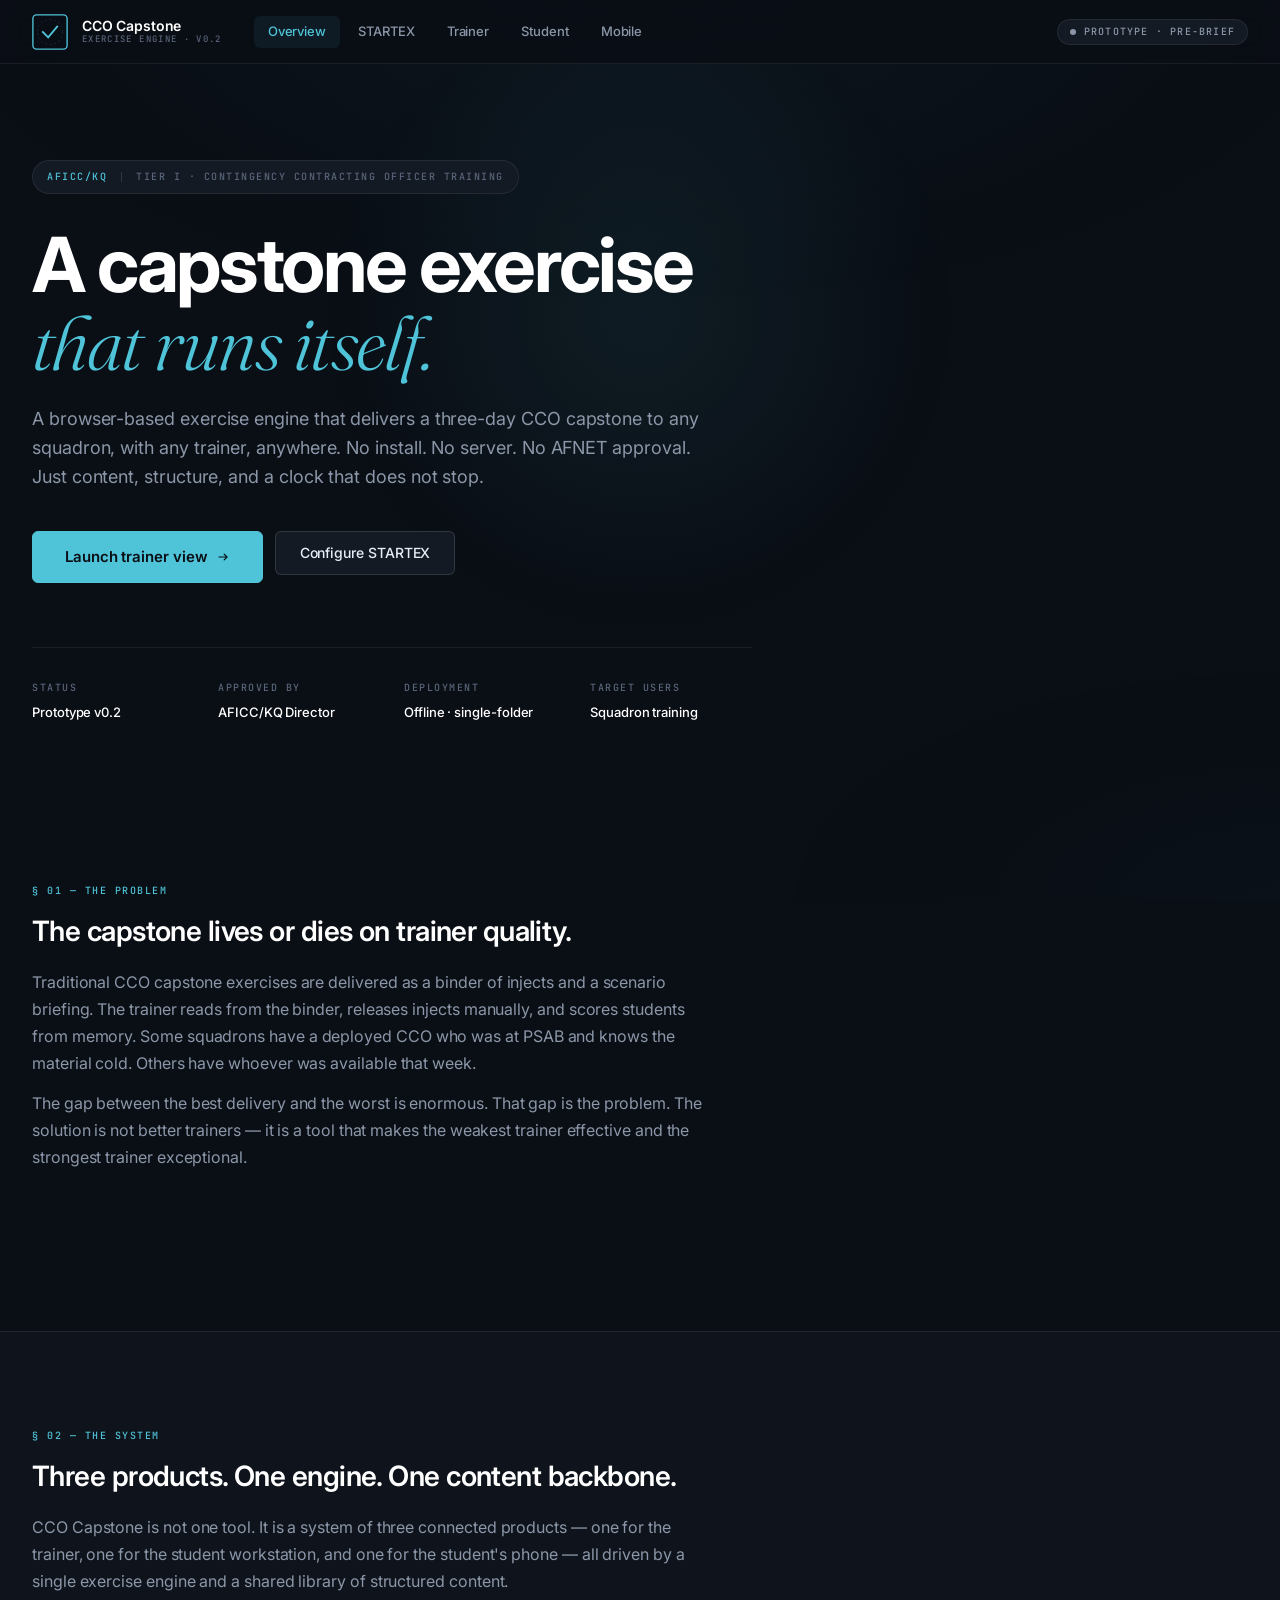
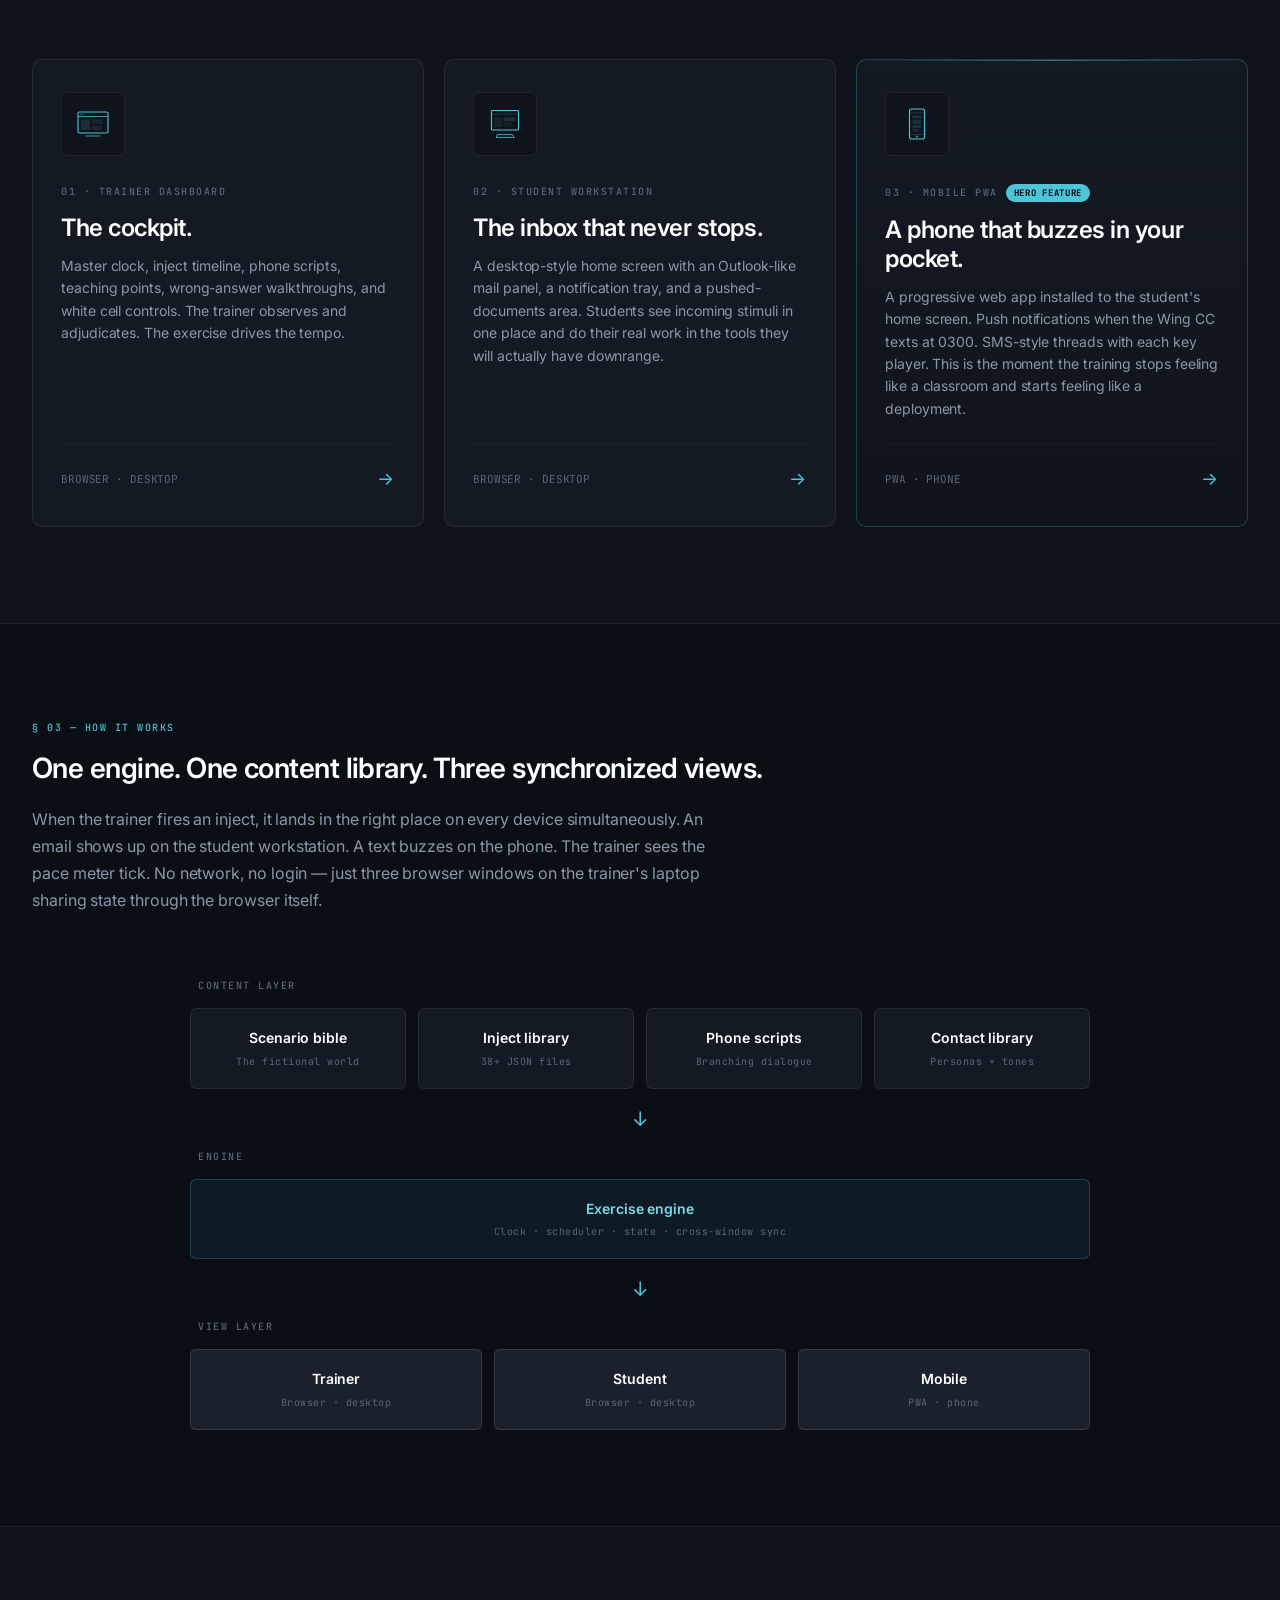
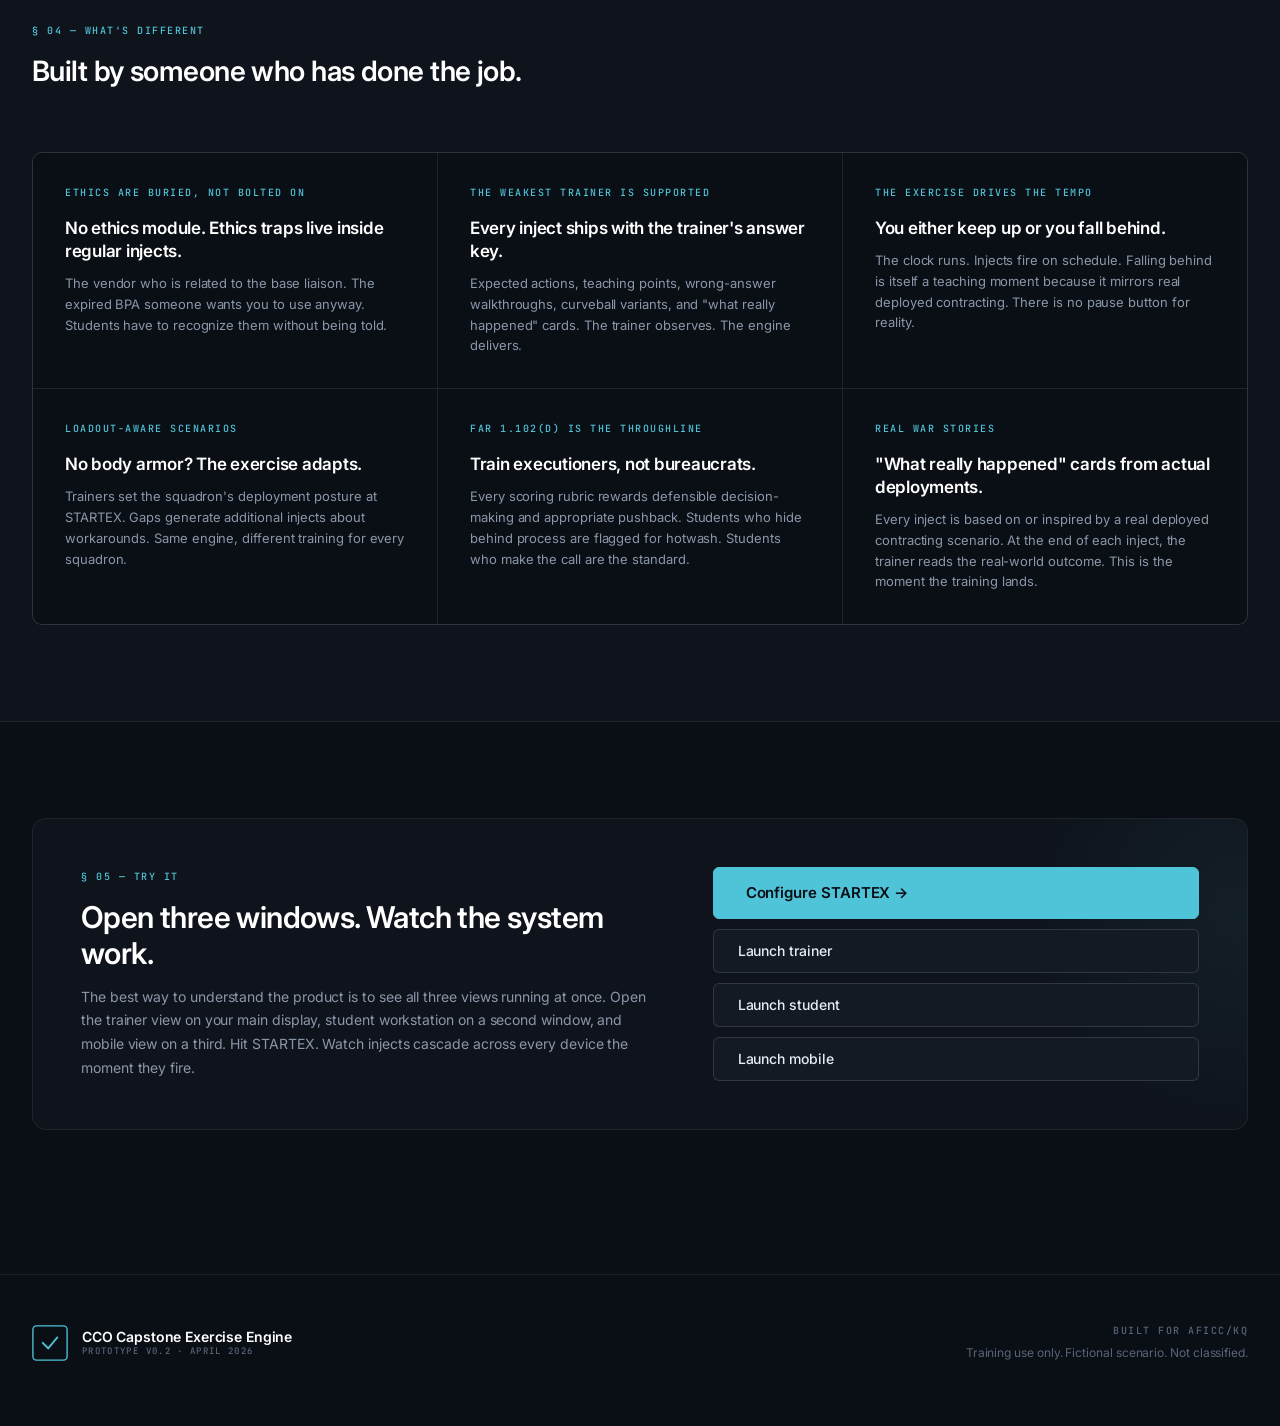
==== index.html @ ee5318a2 "Add files via upload" ====
<!DOCTYPE html>
<html lang="en">
<head>
<meta charset="UTF-8">
<meta name="viewport" content="width=device-width, initial-scale=1.0">
<title>CCO Capstone — System Overview</title>
<link rel="stylesheet" href="css/styles.css">
<link rel="stylesheet" href="css/overview.css">
</head>
<body>

<div class="topbar">
  <a class="brand" href="index.html">
    <div class="brand-mark">
      <svg viewBox="0 0 40 40" fill="none" xmlns="http://www.w3.org/2000/svg">
        <rect x="1" y="1" width="38" height="38" rx="4" stroke="#4FC3D7" stroke-width="1.5"/>
        <path d="M12 20 L18 26 L28 14" stroke="#4FC3D7" stroke-width="2" stroke-linecap="square" fill="none"/>
        <circle cx="20" cy="20" r="14" stroke="#4FC3D7" stroke-width="0.5" stroke-dasharray="2 3" opacity="0.4"/>
      </svg>
    </div>
    <div class="brand-text">
      <div class="name">CCO Capstone</div>
      <div class="sub">Exercise Engine · v0.2</div>
    </div>
  </a>
  <nav class="topbar-nav">
    <a href="index.html" class="active">Overview</a>
    <a href="startex.html">STARTEX</a>
    <a href="trainer.html">Trainer</a>
    <a href="student.html">Student</a>
    <a href="mobile.html">Mobile</a>
  </nav>
  <div class="topbar-right">
    <div class="status-pill">
      <div class="status-dot"></div>
      <span>Prototype · pre-brief</span>
    </div>
  </div>
</div>

<!-- ============================================================
     HERO
     ============================================================ -->
<section class="hero">
  <div class="container">
    <div class="hero-inner">
      <div class="hero-label micro">
        <span class="micro-accent">AFICC/KQ</span>
        <span class="hero-label-divider"></span>
        <span>Tier I · Contingency Contracting Officer training</span>
      </div>

      <h1 class="hero-title">
        A capstone exercise<br/>
        <span class="display">that runs itself.</span>
      </h1>

      <p class="hero-lede">
        A browser-based exercise engine that delivers a three-day CCO capstone to any squadron,
        with any trainer, anywhere. No install. No server. No AFNET approval. Just content,
        structure, and a clock that does not stop.
      </p>

      <div class="hero-actions">
        <a href="trainer.html" class="btn btn-primary btn-xl">
          Launch trainer view
          <svg viewBox="0 0 24 24" fill="none"><path d="M5 12h14m0 0l-5-5m5 5l-5 5" stroke="currentColor" stroke-width="2" stroke-linecap="round" stroke-linejoin="round"/></svg>
        </a>
        <a href="startex.html" class="btn btn-lg">Configure STARTEX</a>
      </div>

      <div class="hero-meta">
        <div class="hero-meta-item">
          <div class="micro">Status</div>
          <div class="hero-meta-value">Prototype v0.2</div>
        </div>
        <div class="hero-meta-item">
          <div class="micro">Approved by</div>
          <div class="hero-meta-value">AFICC/KQ Director</div>
        </div>
        <div class="hero-meta-item">
          <div class="micro">Deployment</div>
          <div class="hero-meta-value">Offline · single-folder</div>
        </div>
        <div class="hero-meta-item">
          <div class="micro">Target users</div>
          <div class="hero-meta-value">Squadron training</div>
        </div>
      </div>
    </div>
  </div>
</section>

<!-- ============================================================
     PROBLEM STATEMENT
     ============================================================ -->
<section class="section">
  <div class="container">
    <div class="section-head">
      <div class="micro micro-accent">§ 01 — The problem</div>
      <h2>The capstone lives or dies on trainer quality.</h2>
      <p class="section-lede">
        Traditional CCO capstone exercises are delivered as a binder of injects and a scenario briefing.
        The trainer reads from the binder, releases injects manually, and scores students from memory.
        Some squadrons have a deployed CCO who was at PSAB and knows the material cold. Others have
        whoever was available that week.
      </p>
      <p class="section-lede">
        The gap between the best delivery and the worst is enormous. That gap is the problem.
        The solution is not better trainers — it is a tool that makes the weakest trainer effective
        and the strongest trainer exceptional.
      </p>
    </div>
  </div>
</section>

<!-- ============================================================
     THE THREE PRODUCTS
     ============================================================ -->
<section class="section section-dark">
  <div class="container">
    <div class="section-head">
      <div class="micro micro-accent">§ 02 — The system</div>
      <h2>Three products. One engine. One content backbone.</h2>
      <p class="section-lede">
        CCO Capstone is not one tool. It is a system of three connected products — one for the trainer,
        one for the student workstation, and one for the student's phone — all driven by a single
        exercise engine and a shared library of structured content.
      </p>
    </div>

    <div class="products-grid">
      <!-- Trainer -->
      <a href="trainer.html" class="product-card">
        <div class="product-card-mark">
          <svg viewBox="0 0 48 48" fill="none">
            <rect x="4" y="8" width="40" height="28" rx="2" stroke="#4FC3D7" stroke-width="1.5"/>
            <line x1="4" y1="14" x2="44" y2="14" stroke="#4FC3D7" stroke-width="1"/>
            <circle cx="8" cy="11" r="0.8" fill="#4FC3D7"/>
            <circle cx="11" cy="11" r="0.8" fill="#4FC3D7"/>
            <rect x="8" y="18" width="12" height="14" fill="#4FC3D7" opacity="0.15"/>
            <rect x="22" y="18" width="14" height="6" fill="#4FC3D7" opacity="0.1"/>
            <rect x="22" y="26" width="14" height="6" fill="#4FC3D7" opacity="0.1"/>
            <line x1="14" y1="40" x2="34" y2="40" stroke="#4FC3D7" stroke-width="1"/>
          </svg>
        </div>
        <div class="product-card-label micro">01 · Trainer Dashboard</div>
        <h3>The cockpit.</h3>
        <p>
          Master clock, inject timeline, phone scripts, teaching points, wrong-answer walkthroughs,
          and white cell controls. The trainer observes and adjudicates. The exercise drives the tempo.
        </p>
        <div class="product-card-meta">
          <span class="mono">Browser · Desktop</span>
          <span class="product-card-arrow">→</span>
        </div>
      </a>

      <!-- Student Workstation -->
      <a href="student.html" class="product-card">
        <div class="product-card-mark">
          <svg viewBox="0 0 48 48" fill="none">
            <rect x="6" y="6" width="36" height="26" rx="1" stroke="#4FC3D7" stroke-width="1.5"/>
            <line x1="6" y1="11" x2="42" y2="11" stroke="#4FC3D7" stroke-width="0.5" opacity="0.5"/>
            <rect x="10" y="15" width="10" height="13" fill="#4FC3D7" opacity="0.1"/>
            <rect x="22" y="15" width="16" height="5" fill="#4FC3D7" opacity="0.15"/>
            <rect x="22" y="22" width="11" height="2" fill="#4FC3D7" opacity="0.1"/>
            <rect x="22" y="25" width="13" height="2" fill="#4FC3D7" opacity="0.1"/>
            <path d="M14 38 L34 38 L36 42 L12 42 Z" stroke="#4FC3D7" stroke-width="1" fill="#4FC3D7" fill-opacity="0.05"/>
          </svg>
        </div>
        <div class="product-card-label micro">02 · Student Workstation</div>
        <h3>The inbox that never stops.</h3>
        <p>
          A desktop-style home screen with an Outlook-like mail panel, a notification tray, and a
          pushed-documents area. Students see incoming stimuli in one place and do their real work
          in the tools they will actually have downrange.
        </p>
        <div class="product-card-meta">
          <span class="mono">Browser · Desktop</span>
          <span class="product-card-arrow">→</span>
        </div>
      </a>

      <!-- Mobile -->
      <a href="mobile.html" class="product-card product-card-hero">
        <div class="product-card-mark">
          <svg viewBox="0 0 48 48" fill="none">
            <rect x="14" y="4" width="20" height="40" rx="3" stroke="#4FC3D7" stroke-width="1.5"/>
            <line x1="14" y1="9" x2="34" y2="9" stroke="#4FC3D7" stroke-width="0.5" opacity="0.5"/>
            <line x1="14" y1="38" x2="34" y2="38" stroke="#4FC3D7" stroke-width="0.5" opacity="0.5"/>
            <circle cx="24" cy="41" r="1" stroke="#4FC3D7" stroke-width="1"/>
            <rect x="18" y="13" width="12" height="3" rx="0.5" fill="#4FC3D7" opacity="0.2"/>
            <rect x="18" y="18" width="12" height="6" rx="0.5" fill="#4FC3D7" opacity="0.15"/>
            <rect x="18" y="26" width="12" height="3" rx="0.5" fill="#4FC3D7" opacity="0.2"/>
            <rect x="18" y="31" width="8" height="3" rx="0.5" fill="#4FC3D7" opacity="0.15"/>
          </svg>
        </div>
        <div class="product-card-label micro">03 · Mobile PWA <span class="pill-hot">Hero feature</span></div>
        <h3>A phone that buzzes in your pocket.</h3>
        <p>
          A progressive web app installed to the student's home screen. Push notifications when the
          Wing CC texts at 0300. SMS-style threads with each key player. This is the moment the
          training stops feeling like a classroom and starts feeling like a deployment.
        </p>
        <div class="product-card-meta">
          <span class="mono">PWA · Phone</span>
          <span class="product-card-arrow">→</span>
        </div>
      </a>
    </div>
  </div>
</section>

<!-- ============================================================
     HOW IT WORKS
     ============================================================ -->
<section class="section">
  <div class="container">
    <div class="section-head">
      <div class="micro micro-accent">§ 03 — How it works</div>
      <h2>One engine. One content library. Three synchronized views.</h2>
      <p class="section-lede">
        When the trainer fires an inject, it lands in the right place on every device simultaneously.
        An email shows up on the student workstation. A text buzzes on the phone. The trainer sees
        the pace meter tick. No network, no login — just three browser windows on the trainer's laptop
        sharing state through the browser itself.
      </p>
    </div>

    <div class="arch-diagram">
      <div class="arch-layer">
        <div class="arch-layer-label micro">Content layer</div>
        <div class="arch-boxes">
          <div class="arch-box arch-box-content">
            <div class="arch-box-title">Scenario bible</div>
            <div class="arch-box-sub">The fictional world</div>
          </div>
          <div class="arch-box arch-box-content">
            <div class="arch-box-title">Inject library</div>
            <div class="arch-box-sub">38+ JSON files</div>
          </div>
          <div class="arch-box arch-box-content">
            <div class="arch-box-title">Phone scripts</div>
            <div class="arch-box-sub">Branching dialogue</div>
          </div>
          <div class="arch-box arch-box-content">
            <div class="arch-box-title">Contact library</div>
            <div class="arch-box-sub">Personas + tones</div>
          </div>
        </div>
      </div>

      <div class="arch-arrow">↓</div>

      <div class="arch-layer">
        <div class="arch-layer-label micro">Engine</div>
        <div class="arch-boxes">
          <div class="arch-box arch-box-engine arch-box-wide">
            <div class="arch-box-title">Exercise engine</div>
            <div class="arch-box-sub">Clock · scheduler · state · cross-window sync</div>
          </div>
        </div>
      </div>

      <div class="arch-arrow">↓</div>

      <div class="arch-layer">
        <div class="arch-layer-label micro">View layer</div>
        <div class="arch-boxes">
          <div class="arch-box arch-box-view">
            <div class="arch-box-title">Trainer</div>
            <div class="arch-box-sub">Browser · desktop</div>
          </div>
          <div class="arch-box arch-box-view">
            <div class="arch-box-title">Student</div>
            <div class="arch-box-sub">Browser · desktop</div>
          </div>
          <div class="arch-box arch-box-view">
            <div class="arch-box-title">Mobile</div>
            <div class="arch-box-sub">PWA · phone</div>
          </div>
        </div>
      </div>
    </div>
  </div>
</section>

<!-- ============================================================
     WHAT MAKES IT DIFFERENT
     ============================================================ -->
<section class="section section-dark">
  <div class="container">
    <div class="section-head">
      <div class="micro micro-accent">§ 04 — What's different</div>
      <h2>Built by someone who has done the job.</h2>
    </div>

    <div class="features-grid">
      <div class="feature">
        <div class="micro micro-accent">Ethics are buried, not bolted on</div>
        <h4>No ethics module. Ethics traps live inside regular injects.</h4>
        <p>The vendor who is related to the base liaison. The expired BPA someone wants you to use anyway. Students have to recognize them without being told.</p>
      </div>
      <div class="feature">
        <div class="micro micro-accent">The weakest trainer is supported</div>
        <h4>Every inject ships with the trainer's answer key.</h4>
        <p>Expected actions, teaching points, wrong-answer walkthroughs, curveball variants, and "what really happened" cards. The trainer observes. The engine delivers.</p>
      </div>
      <div class="feature">
        <div class="micro micro-accent">The exercise drives the tempo</div>
        <h4>You either keep up or you fall behind.</h4>
        <p>The clock runs. Injects fire on schedule. Falling behind is itself a teaching moment because it mirrors real deployed contracting. There is no pause button for reality.</p>
      </div>
      <div class="feature">
        <div class="micro micro-accent">Loadout-aware scenarios</div>
        <h4>No body armor? The exercise adapts.</h4>
        <p>Trainers set the squadron's deployment posture at STARTEX. Gaps generate additional injects about workarounds. Same engine, different training for every squadron.</p>
      </div>
      <div class="feature">
        <div class="micro micro-accent">FAR 1.102(d) is the throughline</div>
        <h4>Train executioners, not bureaucrats.</h4>
        <p>Every scoring rubric rewards defensible decision-making and appropriate pushback. Students who hide behind process are flagged for hotwash. Students who make the call are the standard.</p>
      </div>
      <div class="feature">
        <div class="micro micro-accent">Real war stories</div>
        <h4>"What really happened" cards from actual deployments.</h4>
        <p>Every inject is based on or inspired by a real deployed contracting scenario. At the end of each inject, the trainer reads the real-world outcome. This is the moment the training lands.</p>
      </div>
    </div>
  </div>
</section>

<!-- ============================================================
     DEMO CTA
     ============================================================ -->
<section class="section">
  <div class="container">
    <div class="demo-cta">
      <div class="demo-cta-content">
        <div class="micro micro-accent">§ 05 — Try it</div>
        <h2>Open three windows. Watch the system work.</h2>
        <p>
          The best way to understand the product is to see all three views running at once.
          Open the trainer view on your main display, student workstation on a second window,
          and mobile view on a third. Hit STARTEX. Watch injects cascade across every device
          the moment they fire.
        </p>
      </div>
      <div class="demo-cta-actions">
        <a href="startex.html" class="btn btn-primary btn-xl">Configure STARTEX →</a>
        <a href="trainer.html" class="btn btn-lg">Launch trainer</a>
        <a href="student.html" class="btn btn-lg">Launch student</a>
        <a href="mobile.html" class="btn btn-lg">Launch mobile</a>
      </div>
    </div>
  </div>
</section>

<footer class="footer">
  <div class="container">
    <div class="footer-inner">
      <div>
        <div class="brand">
          <div class="brand-mark">
            <svg viewBox="0 0 40 40" fill="none">
              <rect x="1" y="1" width="38" height="38" rx="4" stroke="#4FC3D7" stroke-width="1.5"/>
              <path d="M12 20 L18 26 L28 14" stroke="#4FC3D7" stroke-width="2" stroke-linecap="square" fill="none"/>
            </svg>
          </div>
          <div class="brand-text">
            <div class="name">CCO Capstone Exercise Engine</div>
            <div class="sub">Prototype v0.2 · April 2026</div>
          </div>
        </div>
      </div>
      <div class="footer-meta">
        <div class="micro">Built for AFICC/KQ</div>
        <div class="muted" style="font-size: 12px; margin-top: 4px;">Training use only. Fictional scenario. Not classified.</div>
      </div>
    </div>
  </div>
</footer>

</body>
</html>
---- css/styles.css ----
/* ==========================================================================
   CCO CAPSTONE — DESIGN SYSTEM
   Direction: Modern defense contractor. Palantir/Anduril enterprise feel.
   Dark navy base, restrained cyan accent, hairline dividers, typographic
   hierarchy through scale and weight, elevation through background tone.
   ========================================================================== */

@import url('https://fonts.googleapis.com/css2?family=Inter:wght@400;500;600;700&family=JetBrains+Mono:wght@400;500;600&family=Fraunces:opsz,wght@9..144,300;9..144,400;9..144,500&display=swap');

:root {
  /* ----- Background stack (elevation through color) ----- */
  --bg-base: #0A0E15;           /* darkest — page background */
  --bg-surface: #0F141C;        /* one step up — main panels */
  --bg-raised: #141A24;         /* two steps — cards on panels */
  --bg-elevated: #1A212D;       /* three steps — hover/active */
  --bg-overlay: #1F2835;        /* four steps — modals, popovers */

  /* ----- Lines (hairlines only) ----- */
  --line-faint: rgba(255, 255, 255, 0.04);
  --line-soft: rgba(255, 255, 255, 0.07);
  --line-medium: rgba(255, 255, 255, 0.12);
  --line-strong: rgba(255, 255, 255, 0.18);

  /* ----- Text ----- */
  --text-primary: #E6EDF5;      /* body */
  --text-secondary: #8B97A8;    /* labels, meta */
  --text-tertiary: #596579;     /* hints, timestamps */
  --text-bright: #FFFFFF;       /* headers, emphasis */
  --text-inverse: #0A0E15;      /* on light/accent bg */

  /* ----- Accent (used with discipline) ----- */
  --accent: #4FC3D7;            /* primary cyan */
  --accent-bright: #7DD8E8;     /* hover */
  --accent-dim: #2A7A8A;        /* dim state */
  --accent-bg: rgba(79, 195, 215, 0.08);
  --accent-bg-strong: rgba(79, 195, 215, 0.15);
  --accent-line: rgba(79, 195, 215, 0.25);

  /* ----- Semantic ----- */
  --warn: #F5B845;
  --warn-bg: rgba(245, 184, 69, 0.1);
  --warn-line: rgba(245, 184, 69, 0.3);

  --alert: #F56565;
  --alert-bg: rgba(245, 101, 101, 0.1);
  --alert-line: rgba(245, 101, 101, 0.3);

  --good: #5BC98E;
  --good-bg: rgba(91, 201, 142, 0.1);
  --good-line: rgba(91, 201, 142, 0.3);

  /* ----- Typography ----- */
  --font-ui: 'Inter', system-ui, -apple-system, sans-serif;
  --font-mono: 'JetBrains Mono', 'SF Mono', Consolas, monospace;
  --font-display: 'Fraunces', Georgia, serif;

  /* ----- Radii ----- */
  --r-sm: 4px;
  --r-md: 6px;
  --r-lg: 10px;
  --r-xl: 14px;

  /* ----- Shadow (subtle, functional) ----- */
  --shadow-pop: 0 8px 32px rgba(0, 0, 0, 0.4), 0 2px 8px rgba(0, 0, 0, 0.3);
  --shadow-lift: 0 1px 0 rgba(255, 255, 255, 0.03) inset, 0 1px 2px rgba(0, 0, 0, 0.2);

  /* ----- Timing ----- */
  --ease: cubic-bezier(0.2, 0.8, 0.2, 1);
}

/* ==========================================================================
   RESET + BASE
   ========================================================================== */

*, *::before, *::after {
  box-sizing: border-box;
  margin: 0;
  padding: 0;
}

html {
  font-size: 16px;
  -webkit-font-smoothing: antialiased;
  -moz-osx-font-smoothing: grayscale;
  text-rendering: optimizeLegibility;
}

body {
  background: var(--bg-base);
  color: var(--text-primary);
  font-family: var(--font-ui);
  font-size: 14px;
  font-weight: 400;
  line-height: 1.6;
  letter-spacing: -0.005em;
  min-height: 100vh;
  overflow-x: hidden;
}

/* Ambient radial gradient — subtle atmospheric depth */
body::before {
  content: '';
  position: fixed;
  inset: 0;
  background:
    radial-gradient(ellipse 80% 50% at 50% 0%, rgba(79, 195, 215, 0.04), transparent 70%),
    radial-gradient(ellipse 60% 40% at 100% 100%, rgba(79, 195, 215, 0.02), transparent 70%);
  pointer-events: none;
  z-index: 0;
}

body > * {
  position: relative;
  z-index: 1;
}

/* ==========================================================================
   TYPOGRAPHY
   ========================================================================== */

h1, h2, h3, h4, h5, h6 {
  color: var(--text-bright);
  font-weight: 600;
  letter-spacing: -0.02em;
  line-height: 1.2;
}

h1 { font-size: 42px; font-weight: 700; letter-spacing: -0.03em; }
h2 { font-size: 28px; }
h3 { font-size: 20px; }
h4 { font-size: 16px; }
h5 { font-size: 14px; }

.display {
  font-family: var(--font-display);
  font-weight: 400;
  font-style: italic;
  letter-spacing: -0.02em;
}

p { color: var(--text-secondary); }

a {
  color: var(--accent);
  text-decoration: none;
  transition: color 150ms var(--ease);
}
a:hover { color: var(--accent-bright); }

/* Micro label — used everywhere for section headers, metadata */
.micro {
  font-family: var(--font-mono);
  font-size: 10px;
  font-weight: 500;
  text-transform: uppercase;
  letter-spacing: 0.15em;
  color: var(--text-tertiary);
}

.micro-accent {
  color: var(--accent);
}

.mono {
  font-family: var(--font-mono);
  font-variant-numeric: tabular-nums;
  letter-spacing: -0.01em;
}

.muted { color: var(--text-tertiary); }
.dim { color: var(--text-secondary); }
.bright { color: var(--text-bright); }

/* ==========================================================================
   LAYOUT PRIMITIVES
   ========================================================================== */

.app {
  min-height: 100vh;
  display: flex;
  flex-direction: column;
}

.container {
  width: 100%;
  max-width: 1440px;
  margin: 0 auto;
  padding: 0 32px;
}

.container-wide {
  width: 100%;
  max-width: 1680px;
  margin: 0 auto;
  padding: 0 24px;
}

/* Stacked spacing */
.stack > * + * { margin-top: 12px; }
.stack-lg > * + * { margin-top: 20px; }
.stack-xl > * + * { margin-top: 32px; }
.stack-tight > * + * { margin-top: 6px; }

/* ==========================================================================
   TOP BAR
   ========================================================================== */

.topbar {
  height: 64px;
  background: rgba(10, 14, 21, 0.85);
  backdrop-filter: blur(12px);
  -webkit-backdrop-filter: blur(12px);
  border-bottom: 1px solid var(--line-soft);
  display: flex;
  align-items: center;
  padding: 0 32px;
  gap: 32px;
  position: sticky;
  top: 0;
  z-index: 50;
}

.brand {
  display: flex;
  align-items: center;
  gap: 14px;
  text-decoration: none;
}

.brand-mark {
  width: 36px;
  height: 36px;
  position: relative;
  display: flex;
  align-items: center;
  justify-content: center;
}

.brand-mark svg {
  width: 100%;
  height: 100%;
}

.brand-text {
  display: flex;
  flex-direction: column;
  gap: 2px;
  line-height: 1.1;
}

.brand-text .name {
  font-size: 14px;
  font-weight: 600;
  color: var(--text-bright);
  letter-spacing: -0.01em;
}

.brand-text .sub {
  font-family: var(--font-mono);
  font-size: 9px;
  font-weight: 500;
  text-transform: uppercase;
  letter-spacing: 0.15em;
  color: var(--text-tertiary);
}

.topbar-nav {
  display: flex;
  align-items: center;
  gap: 4px;
  flex: 1;
}

.topbar-nav a {
  display: inline-flex;
  align-items: center;
  height: 32px;
  padding: 0 14px;
  font-size: 13px;
  font-weight: 500;
  color: var(--text-secondary);
  border-radius: var(--r-md);
  transition: all 150ms var(--ease);
}

.topbar-nav a:hover {
  color: var(--text-bright);
  background: var(--bg-raised);
}

.topbar-nav a.active {
  color: var(--accent);
  background: var(--accent-bg);
}

.topbar-right {
  display: flex;
  align-items: center;
  gap: 16px;
  margin-left: auto;
}

/* ==========================================================================
   BUTTONS
   ========================================================================== */

.btn {
  display: inline-flex;
  align-items: center;
  justify-content: center;
  gap: 8px;
  height: 36px;
  padding: 0 16px;
  font-family: var(--font-ui);
  font-size: 13px;
  font-weight: 500;
  letter-spacing: -0.005em;
  color: var(--text-primary);
  background: var(--bg-raised);
  border: 1px solid var(--line-medium);
  border-radius: var(--r-md);
  cursor: pointer;
  transition: all 150ms var(--ease);
  white-space: nowrap;
  text-decoration: none;
}

.btn:hover {
  background: var(--bg-elevated);
  border-color: var(--line-strong);
  color: var(--text-bright);
  transform: translateY(-1px);
}

.btn:active { transform: translateY(0); }

.btn-primary {
  background: var(--accent);
  color: var(--text-inverse);
  border-color: var(--accent);
  font-weight: 600;
}

.btn-primary:hover {
  background: var(--accent-bright);
  border-color: var(--accent-bright);
  color: var(--text-inverse);
  box-shadow: 0 0 0 3px var(--accent-bg);
}

.btn-ghost {
  background: transparent;
  border-color: transparent;
  color: var(--text-secondary);
}

.btn-ghost:hover {
  background: var(--bg-raised);
  color: var(--text-bright);
  border-color: var(--line-soft);
}

.btn-danger {
  background: transparent;
  border-color: var(--alert-line);
  color: var(--alert);
}

.btn-danger:hover {
  background: var(--alert-bg);
  border-color: var(--alert);
  color: var(--alert);
}

.btn-lg {
  height: 44px;
  padding: 0 24px;
  font-size: 14px;
}

.btn-xl {
  height: 52px;
  padding: 0 32px;
  font-size: 15px;
  font-weight: 600;
}

.btn-icon {
  width: 36px;
  height: 36px;
  padding: 0;
}

.btn-sm {
  height: 28px;
  padding: 0 12px;
  font-size: 12px;
}

.btn svg {
  width: 14px;
  height: 14px;
  flex-shrink: 0;
}

/* ==========================================================================
   PANELS + CARDS
   ========================================================================== */

.panel {
  background: var(--bg-surface);
  border: 1px solid var(--line-soft);
  border-radius: var(--r-lg);
  overflow: hidden;
}

.panel-header {
  display: flex;
  align-items: center;
  justify-content: space-between;
  gap: 16px;
  padding: 14px 18px;
  border-bottom: 1px solid var(--line-faint);
}

.panel-header-title {
  display: flex;
  flex-direction: column;
  gap: 4px;
}

.panel-header-title .title {
  font-size: 14px;
  font-weight: 600;
  color: var(--text-bright);
  letter-spacing: -0.01em;
}

.panel-body {
  padding: 18px;
}

.panel-body-tight {
  padding: 10px;
}

.panel-body-none { padding: 0; }

.card {
  background: var(--bg-raised);
  border: 1px solid var(--line-faint);
  border-radius: var(--r-md);
  padding: 14px 16px;
  transition: all 150ms var(--ease);
}

.card-hover:hover {
  background: var(--bg-elevated);
  border-color: var(--line-soft);
}

/* ==========================================================================
   STATUS INDICATORS
   ========================================================================== */

.status-pill {
  display: inline-flex;
  align-items: center;
  gap: 8px;
  height: 26px;
  padding: 0 12px;
  background: var(--bg-raised);
  border: 1px solid var(--line-soft);
  border-radius: 100px;
  font-family: var(--font-mono);
  font-size: 10px;
  font-weight: 500;
  letter-spacing: 0.12em;
  text-transform: uppercase;
  color: var(--text-secondary);
}

.status-pill.live {
  color: var(--alert);
  border-color: var(--alert-line);
  background: var(--alert-bg);
}

.status-pill.active {
  color: var(--accent);
  border-color: var(--accent-line);
  background: var(--accent-bg);
}

.status-pill.ready {
  color: var(--good);
  border-color: var(--good-line);
  background: var(--good-bg);
}

.status-dot {
  width: 6px;
  height: 6px;
  border-radius: 50%;
  background: currentColor;
  flex-shrink: 0;
}

.status-pill.live .status-dot {
  box-shadow: 0 0 0 0 currentColor;
  animation: pulse 2s var(--ease) infinite;
}

@keyframes pulse {
  0% { box-shadow: 0 0 0 0 rgba(245, 101, 101, 0.6); }
  70% { box-shadow: 0 0 0 6px rgba(245, 101, 101, 0); }
  100% { box-shadow: 0 0 0 0 rgba(245, 101, 101, 0); }
}

/* ==========================================================================
   FORM ELEMENTS
   ========================================================================== */

input[type="text"],
input[type="number"],
input[type="email"],
textarea {
  width: 100%;
  height: 40px;
  padding: 0 14px;
  font-family: var(--font-ui);
  font-size: 14px;
  color: var(--text-primary);
  background: var(--bg-raised);
  border: 1px solid var(--line-medium);
  border-radius: var(--r-md);
  transition: all 150ms var(--ease);
}

textarea {
  height: auto;
  padding: 12px 14px;
  line-height: 1.5;
  resize: vertical;
}

input:focus, textarea:focus {
  outline: none;
  border-color: var(--accent);
  background: var(--bg-elevated);
  box-shadow: 0 0 0 3px var(--accent-bg);
}

/* ==========================================================================
   CONTACT PICKER — grid of tappable contact cards (for custom SMS modal)
   ========================================================================== */

.contact-picker {
  display: grid;
  grid-template-columns: repeat(2, 1fr);
  gap: 8px;
}

@media (max-width: 600px) {
  .contact-picker { grid-template-columns: 1fr; }
}

.contact-card {
  display: flex;
  align-items: center;
  gap: 12px;
  padding: 12px 14px;
  background: var(--bg-raised);
  border: 1px solid var(--line-soft);
  border-radius: var(--r-md);
  cursor: pointer;
  transition: all 150ms var(--ease);
  text-align: left;
  font-family: var(--font-ui);
  width: 100%;
}

.contact-card:hover {
  border-color: var(--line-strong);
  background: var(--bg-elevated);
}

.contact-card.selected {
  border-color: var(--accent);
  background: var(--accent-bg);
  box-shadow: 0 0 0 1px var(--accent) inset;
}

.contact-card-avatar {
  width: 36px;
  height: 36px;
  border-radius: 50%;
  display: flex;
  align-items: center;
  justify-content: center;
  font-family: var(--font-mono);
  font-size: 11px;
  font-weight: 700;
  color: white;
  flex-shrink: 0;
}

.contact-card-text {
  flex: 1;
  min-width: 0;
}

.contact-card-name {
  font-size: 13px;
  font-weight: 600;
  color: var(--text-bright);
  margin-bottom: 2px;
  white-space: nowrap;
  overflow: hidden;
  text-overflow: ellipsis;
}

.contact-card-title {
  font-size: 10px;
  color: var(--text-tertiary);
  font-family: var(--font-mono);
  letter-spacing: 0.05em;
  white-space: nowrap;
  overflow: hidden;
  text-overflow: ellipsis;
}

input[type="checkbox"],
input[type="radio"] {
  width: 16px;
  height: 16px;
  accent-color: var(--accent);
  cursor: pointer;
}

.field {
  display: flex;
  flex-direction: column;
  gap: 8px;
}

.field-label {
  font-family: var(--font-mono);
  font-size: 10px;
  font-weight: 500;
  text-transform: uppercase;
  letter-spacing: 0.15em;
  color: var(--text-tertiary);
}

/* Option cards (radio choice) */
.option-card {
  display: flex;
  gap: 12px;
  padding: 14px 16px;
  background: var(--bg-raised);
  border: 1px solid var(--line-soft);
  border-radius: var(--r-md);
  cursor: pointer;
  transition: all 150ms var(--ease);
}

.option-card:hover {
  border-color: var(--line-medium);
  background: var(--bg-elevated);
}

.option-card.selected {
  border-color: var(--accent);
  background: var(--accent-bg);
  box-shadow: 0 0 0 1px var(--accent) inset;
}

.option-card input {
  width: 16px;
  height: 16px;
  margin-top: 2px;
  flex-shrink: 0;
}

.option-card-title {
  font-size: 14px;
  font-weight: 600;
  color: var(--text-bright);
  margin-bottom: 2px;
}

.option-card-desc {
  font-size: 12px;
  color: var(--text-secondary);
  line-height: 1.5;
}

.option-card.selected .option-card-title {
  color: var(--accent-bright);
}

/* Toggle (for loadout modifiers) */
.toggle {
  display: flex;
  align-items: center;
  gap: 10px;
  padding: 12px 14px;
  background: var(--bg-raised);
  border: 1px solid var(--line-soft);
  border-radius: var(--r-md);
  cursor: pointer;
  font-size: 13px;
  font-weight: 500;
  color: var(--text-primary);
  transition: all 150ms var(--ease);
  user-select: none;
}

.toggle:hover {
  border-color: var(--line-medium);
}

.toggle-dot {
  width: 8px;
  height: 8px;
  border-radius: 50%;
  background: var(--line-strong);
  flex-shrink: 0;
  transition: all 150ms var(--ease);
}

.toggle.on {
  border-color: var(--accent-line);
  background: var(--accent-bg);
  color: var(--text-bright);
}

.toggle.on .toggle-dot {
  background: var(--accent);
  box-shadow: 0 0 8px var(--accent);
}

.toggle.off {
  border-color: var(--warn-line);
  background: var(--warn-bg);
  color: var(--warn);
}

.toggle.off .toggle-dot {
  background: var(--warn);
}

/* ==========================================================================
   BANNERS
   ========================================================================== */

.banner {
  display: flex;
  align-items: flex-start;
  gap: 12px;
  padding: 14px 16px;
  border-radius: var(--r-md);
  font-size: 13px;
  line-height: 1.5;
}

.banner-warn {
  background: var(--warn-bg);
  border: 1px solid var(--warn-line);
  color: var(--warn);
}

.banner-info {
  background: var(--accent-bg);
  border: 1px solid var(--accent-line);
  color: var(--accent);
}

.banner svg {
  width: 16px;
  height: 16px;
  flex-shrink: 0;
  margin-top: 1px;
}

/* ==========================================================================
   MODAL
   ========================================================================== */

.modal-backdrop {
  position: fixed;
  inset: 0;
  background: rgba(5, 8, 12, 0.75);
  backdrop-filter: blur(4px);
  -webkit-backdrop-filter: blur(4px);
  display: flex;
  align-items: center;
  justify-content: center;
  padding: 24px;
  z-index: 100;
}

.modal {
  background: var(--bg-surface);
  border: 1px solid var(--line-medium);
  border-radius: var(--r-lg);
  box-shadow: var(--shadow-pop);
  max-width: 680px;
  width: 100%;
  max-height: 85vh;
  overflow: hidden;
  display: flex;
  flex-direction: column;
}

.modal-header {
  padding: 20px 24px;
  border-bottom: 1px solid var(--line-soft);
  display: flex;
  justify-content: space-between;
  align-items: center;
  gap: 16px;
}

.modal-title {
  font-size: 16px;
  font-weight: 600;
  color: var(--text-bright);
}

.modal-close {
  width: 32px;
  height: 32px;
  background: transparent;
  border: 1px solid var(--line-soft);
  border-radius: var(--r-md);
  color: var(--text-secondary);
  font-size: 18px;
  line-height: 1;
  cursor: pointer;
  transition: all 150ms var(--ease);
  display: flex;
  align-items: center;
  justify-content: center;
}

.modal-close:hover {
  background: var(--bg-raised);
  color: var(--text-bright);
  border-color: var(--line-medium);
}

.modal-body {
  padding: 24px;
  overflow-y: auto;
  font-size: 14px;
  line-height: 1.6;
  color: var(--text-primary);
}

.modal-body h4 {
  font-family: var(--font-mono);
  font-size: 10px;
  font-weight: 500;
  text-transform: uppercase;
  letter-spacing: 0.15em;
  color: var(--text-tertiary);
  margin: 20px 0 10px;
}

.modal-body h4:first-child { margin-top: 0; }

.modal-body p { color: var(--text-primary); }
.modal-body p + p { margin-top: 10px; }

.modal-body ul {
  list-style: none;
  padding: 0;
  margin: 8px 0;
}

.modal-body li {
  position: relative;
  padding: 6px 0 6px 20px;
  font-size: 13px;
  color: var(--text-primary);
  line-height: 1.5;
}

.modal-body li::before {
  content: '';
  position: absolute;
  left: 4px;
  top: 14px;
  width: 4px;
  height: 4px;
  border-radius: 50%;
  background: var(--accent);
}

/* Phone script blocks inside modals */
.script-block {
  background: var(--bg-raised);
  border: 1px solid var(--line-soft);
  border-left: 2px solid var(--accent);
  border-radius: var(--r-md);
  padding: 14px 16px;
  margin: 10px 0;
}

.script-speaker {
  font-family: var(--font-mono);
  font-size: 10px;
  font-weight: 600;
  text-transform: uppercase;
  letter-spacing: 0.15em;
  color: var(--accent);
  margin-bottom: 6px;
}

.script-line {
  font-size: 13px;
  line-height: 1.6;
  color: var(--text-primary);
  font-style: italic;
}

.script-note {
  display: flex;
  gap: 10px;
  padding: 10px 14px;
  background: var(--warn-bg);
  border-left: 2px solid var(--warn);
  border-radius: var(--r-md);
  margin: 10px 0;
  font-size: 12px;
  color: var(--warn);
  line-height: 1.5;
}

/* ==========================================================================
   SCROLLBAR
   ========================================================================== */

::-webkit-scrollbar {
  width: 10px;
  height: 10px;
}

::-webkit-scrollbar-track {
  background: transparent;
}

::-webkit-scrollbar-thumb {
  background: var(--line-medium);
  border-radius: 100px;
  border: 2px solid var(--bg-base);
}

::-webkit-scrollbar-thumb:hover {
  background: var(--line-strong);
}

/* ==========================================================================
   UTILITIES
   ========================================================================== */

.flex { display: flex; }
.flex-col { display: flex; flex-direction: column; }
.items-center { align-items: center; }
.items-start { align-items: flex-start; }
.justify-between { justify-content: space-between; }
.gap-2 { gap: 8px; }
.gap-3 { gap: 12px; }
.gap-4 { gap: 16px; }
.gap-6 { gap: 24px; }

.grid { display: grid; }
.grid-2 { grid-template-columns: repeat(2, minmax(0, 1fr)); gap: 16px; }
.grid-3 { grid-template-columns: repeat(3, minmax(0, 1fr)); gap: 16px; }
.grid-auto { grid-template-columns: repeat(auto-fit, minmax(200px, 1fr)); gap: 12px; }

.hidden { display: none !important; }
.relative { position: relative; }
.w-full { width: 100%; }
.text-center { text-align: center; }
.text-right { text-align: right; }

.divider {
  height: 1px;
  background: var(--line-faint);
  margin: 16px 0;
}
---- css/overview.css ----
/* ==========================================================================
   OVERVIEW PAGE — Hero, sections, product cards, architecture diagram
   ========================================================================== */

/* ----- HERO ----- */

.hero {
  padding: 96px 0 64px;
  position: relative;
  overflow: hidden;
}

.hero::before {
  content: '';
  position: absolute;
  top: -200px;
  left: 50%;
  transform: translateX(-50%);
  width: 900px;
  height: 900px;
  background: radial-gradient(circle, rgba(79, 195, 215, 0.08) 0%, transparent 50%);
  pointer-events: none;
  z-index: 0;
}

.hero-inner {
  position: relative;
  z-index: 1;
  max-width: 860px;
}

.hero-label {
  display: inline-flex;
  align-items: center;
  gap: 14px;
  padding: 8px 14px;
  background: var(--bg-raised);
  border: 1px solid var(--line-soft);
  border-radius: 100px;
  margin-bottom: 32px;
}

.hero-label-divider {
  width: 1px;
  height: 10px;
  background: var(--line-medium);
}

.hero-title {
  font-size: clamp(44px, 6vw, 76px);
  font-weight: 700;
  line-height: 1.02;
  letter-spacing: -0.035em;
  color: var(--text-bright);
  margin-bottom: 24px;
}

.hero-title .display {
  color: var(--accent);
  font-weight: 300;
}

.hero-lede {
  font-size: 18px;
  line-height: 1.6;
  color: var(--text-secondary);
  max-width: 680px;
  margin-bottom: 40px;
}

.hero-actions {
  display: flex;
  gap: 12px;
  margin-bottom: 64px;
  flex-wrap: wrap;
}

.hero-meta {
  display: grid;
  grid-template-columns: repeat(4, 1fr);
  gap: 24px;
  padding-top: 32px;
  border-top: 1px solid var(--line-soft);
  max-width: 720px;
}

@media (max-width: 700px) {
  .hero-meta { grid-template-columns: repeat(2, 1fr); }
}

.hero-meta-item .micro { margin-bottom: 6px; }

.hero-meta-value {
  font-size: 13px;
  font-weight: 500;
  color: var(--text-bright);
}

/* ----- SECTION STRUCTURE ----- */

.section {
  padding: 96px 0;
  position: relative;
}

.section-dark {
  background: var(--bg-surface);
  border-top: 1px solid var(--line-soft);
  border-bottom: 1px solid var(--line-soft);
}

.section-head {
  max-width: 760px;
  margin-bottom: 64px;
}

.section-head .micro { margin-bottom: 16px; display: block; }

.section-head h2 {
  margin-bottom: 20px;
}

.section-lede {
  font-size: 16px;
  line-height: 1.7;
  color: var(--text-secondary);
  max-width: 680px;
}

.section-lede + .section-lede { margin-top: 12px; }

/* ----- PRODUCTS GRID ----- */

.products-grid {
  display: grid;
  grid-template-columns: repeat(3, 1fr);
  gap: 20px;
}

@media (max-width: 1100px) {
  .products-grid { grid-template-columns: 1fr; }
}

.product-card {
  display: flex;
  flex-direction: column;
  padding: 32px 28px;
  background: var(--bg-raised);
  border: 1px solid var(--line-soft);
  border-radius: var(--r-lg);
  text-decoration: none;
  transition: all 250ms var(--ease);
  position: relative;
  overflow: hidden;
  min-height: 380px;
}

.product-card::before {
  content: '';
  position: absolute;
  top: 0;
  left: 0;
  right: 0;
  height: 1px;
  background: linear-gradient(90deg, transparent, var(--accent), transparent);
  opacity: 0;
  transition: opacity 250ms var(--ease);
}

.product-card:hover {
  background: var(--bg-elevated);
  border-color: var(--accent-line);
  transform: translateY(-4px);
  box-shadow: 0 20px 40px -20px rgba(0, 0, 0, 0.5), 0 0 0 1px var(--accent-line);
}

.product-card:hover::before { opacity: 1; }

.product-card-hero {
  background: linear-gradient(180deg, var(--bg-raised) 0%, var(--bg-surface) 100%);
  border-color: var(--accent-line);
}

.product-card-hero::before {
  opacity: 0.5;
}

.product-card-mark {
  width: 64px;
  height: 64px;
  display: flex;
  align-items: center;
  justify-content: center;
  margin-bottom: 28px;
  background: var(--bg-surface);
  border: 1px solid var(--line-soft);
  border-radius: var(--r-md);
}

.product-card-mark svg { width: 36px; height: 36px; }

.product-card-label {
  margin-bottom: 14px;
  display: flex;
  align-items: center;
  gap: 8px;
}

.pill-hot {
  display: inline-flex;
  align-items: center;
  height: 18px;
  padding: 0 8px;
  background: var(--accent);
  color: var(--text-inverse);
  font-size: 9px;
  font-weight: 700;
  letter-spacing: 0.08em;
  border-radius: 100px;
  text-transform: uppercase;
}

.product-card h3 {
  font-size: 24px;
  font-weight: 600;
  letter-spacing: -0.02em;
  margin-bottom: 12px;
  color: var(--text-bright);
}

.product-card p {
  font-size: 14px;
  line-height: 1.6;
  color: var(--text-secondary);
  flex: 1;
  margin-bottom: 24px;
}

.product-card-meta {
  display: flex;
  align-items: center;
  justify-content: space-between;
  padding-top: 20px;
  border-top: 1px solid var(--line-faint);
  font-size: 11px;
  color: var(--text-tertiary);
  text-transform: uppercase;
  letter-spacing: 0.08em;
}

.product-card-arrow {
  font-size: 18px;
  color: var(--accent);
  transition: transform 250ms var(--ease);
}

.product-card:hover .product-card-arrow {
  transform: translateX(4px);
}

/* ----- ARCHITECTURE DIAGRAM ----- */

.arch-diagram {
  max-width: 900px;
  margin: 0 auto;
  display: flex;
  flex-direction: column;
  align-items: center;
  gap: 20px;
}

.arch-layer {
  width: 100%;
  display: flex;
  flex-direction: column;
  gap: 14px;
}

.arch-layer-label {
  align-self: flex-start;
  margin-left: 8px;
}

.arch-boxes {
  display: grid;
  grid-template-columns: repeat(auto-fit, minmax(160px, 1fr));
  gap: 12px;
  width: 100%;
}

.arch-box {
  padding: 18px 20px;
  background: var(--bg-raised);
  border: 1px solid var(--line-soft);
  border-radius: var(--r-md);
  text-align: center;
}

.arch-box-wide {
  grid-column: 1 / -1;
}

.arch-box-content {
  background: var(--bg-raised);
}

.arch-box-engine {
  background: var(--accent-bg);
  border-color: var(--accent-line);
}

.arch-box-engine .arch-box-title {
  color: var(--accent-bright);
}

.arch-box-view {
  background: var(--bg-elevated);
  border-color: var(--line-medium);
}

.arch-box-title {
  font-size: 14px;
  font-weight: 600;
  color: var(--text-bright);
  margin-bottom: 4px;
}

.arch-box-sub {
  font-family: var(--font-mono);
  font-size: 10px;
  color: var(--text-tertiary);
  letter-spacing: 0.05em;
}

.arch-arrow {
  color: var(--accent);
  font-size: 20px;
  line-height: 1;
}

/* ----- FEATURES GRID ----- */

.features-grid {
  display: grid;
  grid-template-columns: repeat(3, 1fr);
  gap: 1px;
  background: var(--line-soft);
  border: 1px solid var(--line-soft);
  border-radius: var(--r-lg);
  overflow: hidden;
}

@media (max-width: 900px) {
  .features-grid { grid-template-columns: repeat(2, 1fr); }
}

@media (max-width: 600px) {
  .features-grid { grid-template-columns: 1fr; }
}

.feature {
  padding: 32px;
  background: var(--bg-base);
  transition: background 200ms var(--ease);
}

.feature:hover {
  background: var(--bg-surface);
}

.feature .micro { margin-bottom: 16px; display: block; }

.feature h4 {
  font-size: 17px;
  font-weight: 600;
  letter-spacing: -0.015em;
  color: var(--text-bright);
  margin-bottom: 10px;
  line-height: 1.35;
}

.feature p {
  font-size: 13px;
  line-height: 1.6;
  color: var(--text-secondary);
}

/* ----- DEMO CTA ----- */

.demo-cta {
  padding: 48px 48px;
  background: var(--bg-surface);
  border: 1px solid var(--line-soft);
  border-radius: var(--r-xl);
  display: grid;
  grid-template-columns: 1.2fr 1fr;
  gap: 48px;
  align-items: center;
  position: relative;
  overflow: hidden;
}

.demo-cta::before {
  content: '';
  position: absolute;
  top: -50%;
  right: -20%;
  width: 500px;
  height: 500px;
  background: radial-gradient(circle, rgba(79, 195, 215, 0.06) 0%, transparent 60%);
  pointer-events: none;
}

@media (max-width: 900px) {
  .demo-cta { grid-template-columns: 1fr; padding: 32px; }
}

.demo-cta-content { position: relative; z-index: 1; }
.demo-cta-content .micro { margin-bottom: 14px; display: block; }
.demo-cta-content h2 { margin-bottom: 14px; font-size: 30px; }
.demo-cta-content p {
  color: var(--text-secondary);
  font-size: 14px;
  line-height: 1.7;
}

.demo-cta-actions {
  position: relative;
  z-index: 1;
  display: flex;
  flex-direction: column;
  gap: 10px;
}

.demo-cta-actions .btn { justify-content: space-between; }

/* ----- FOOTER ----- */

.footer {
  padding: 48px 0 64px;
  border-top: 1px solid var(--line-soft);
  margin-top: 48px;
}

.footer-inner {
  display: flex;
  align-items: center;
  justify-content: space-between;
  gap: 24px;
  flex-wrap: wrap;
}

.footer-meta { text-align: right; }
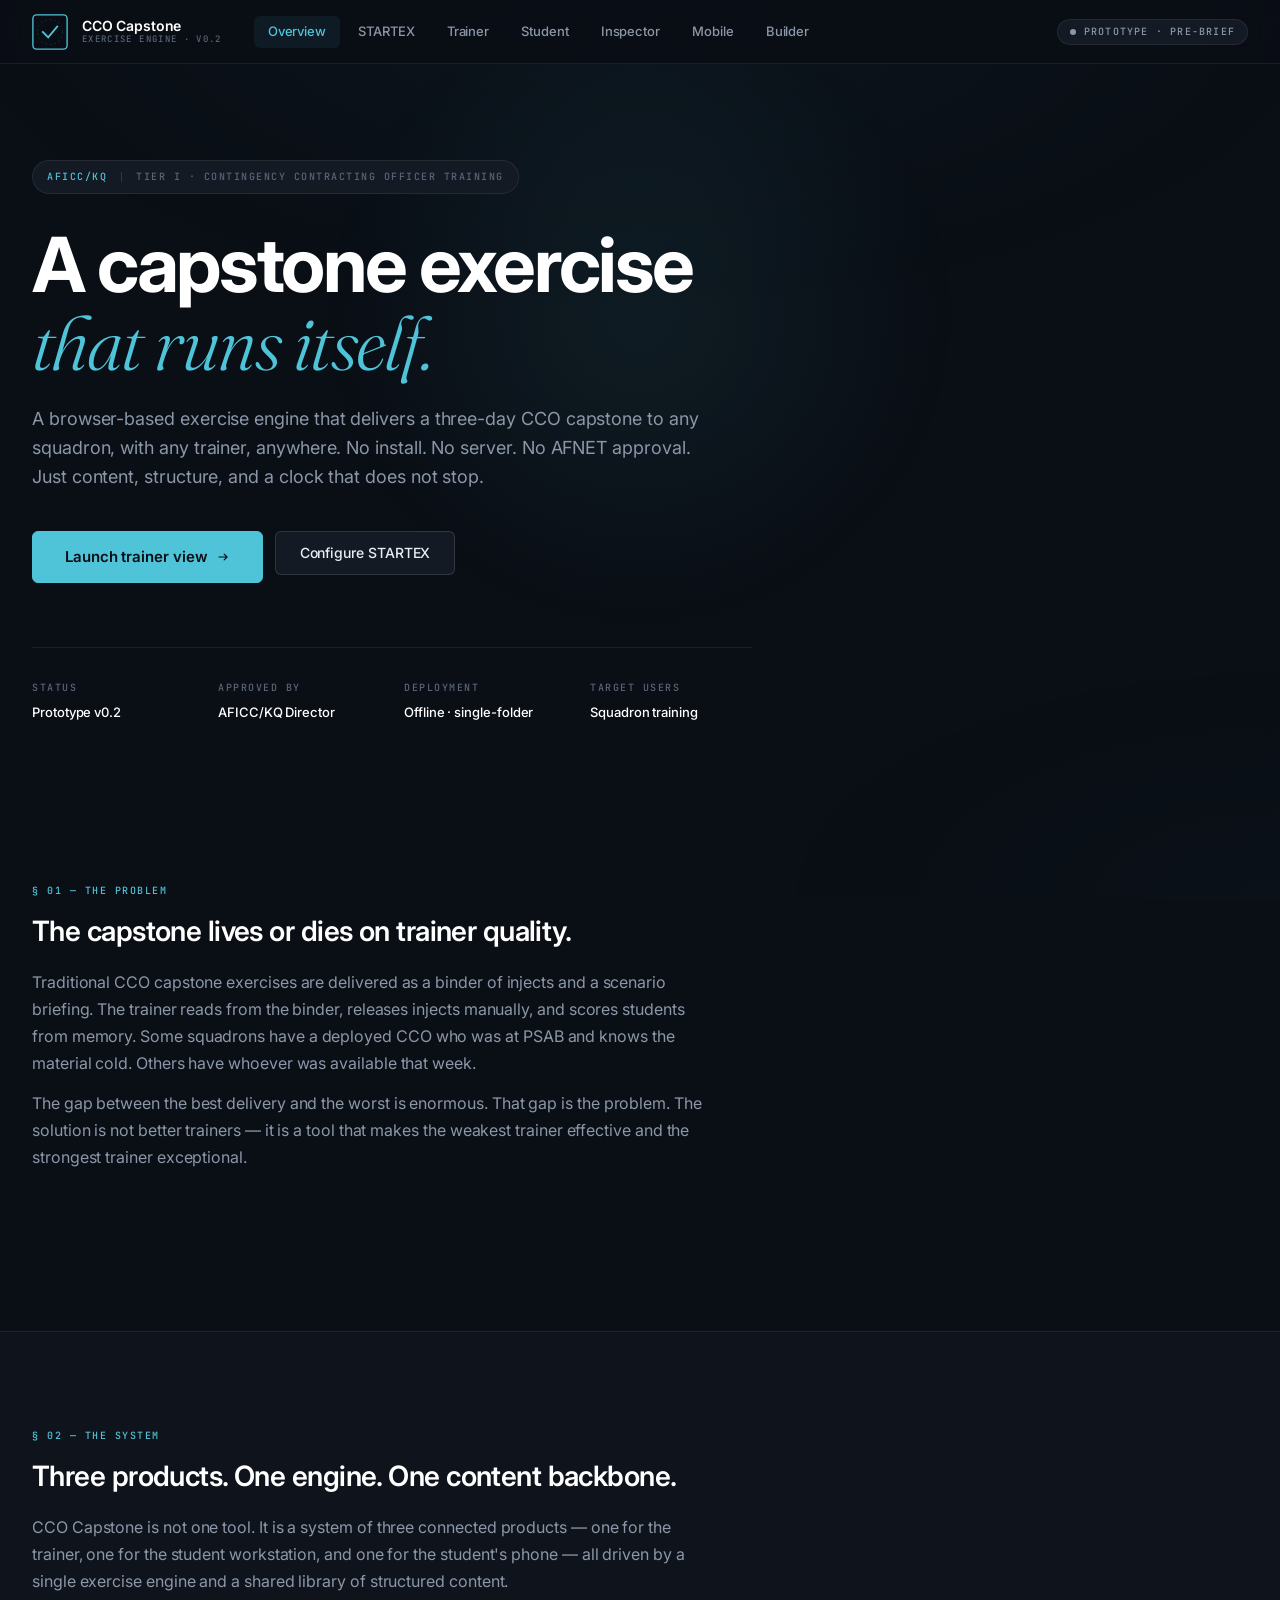
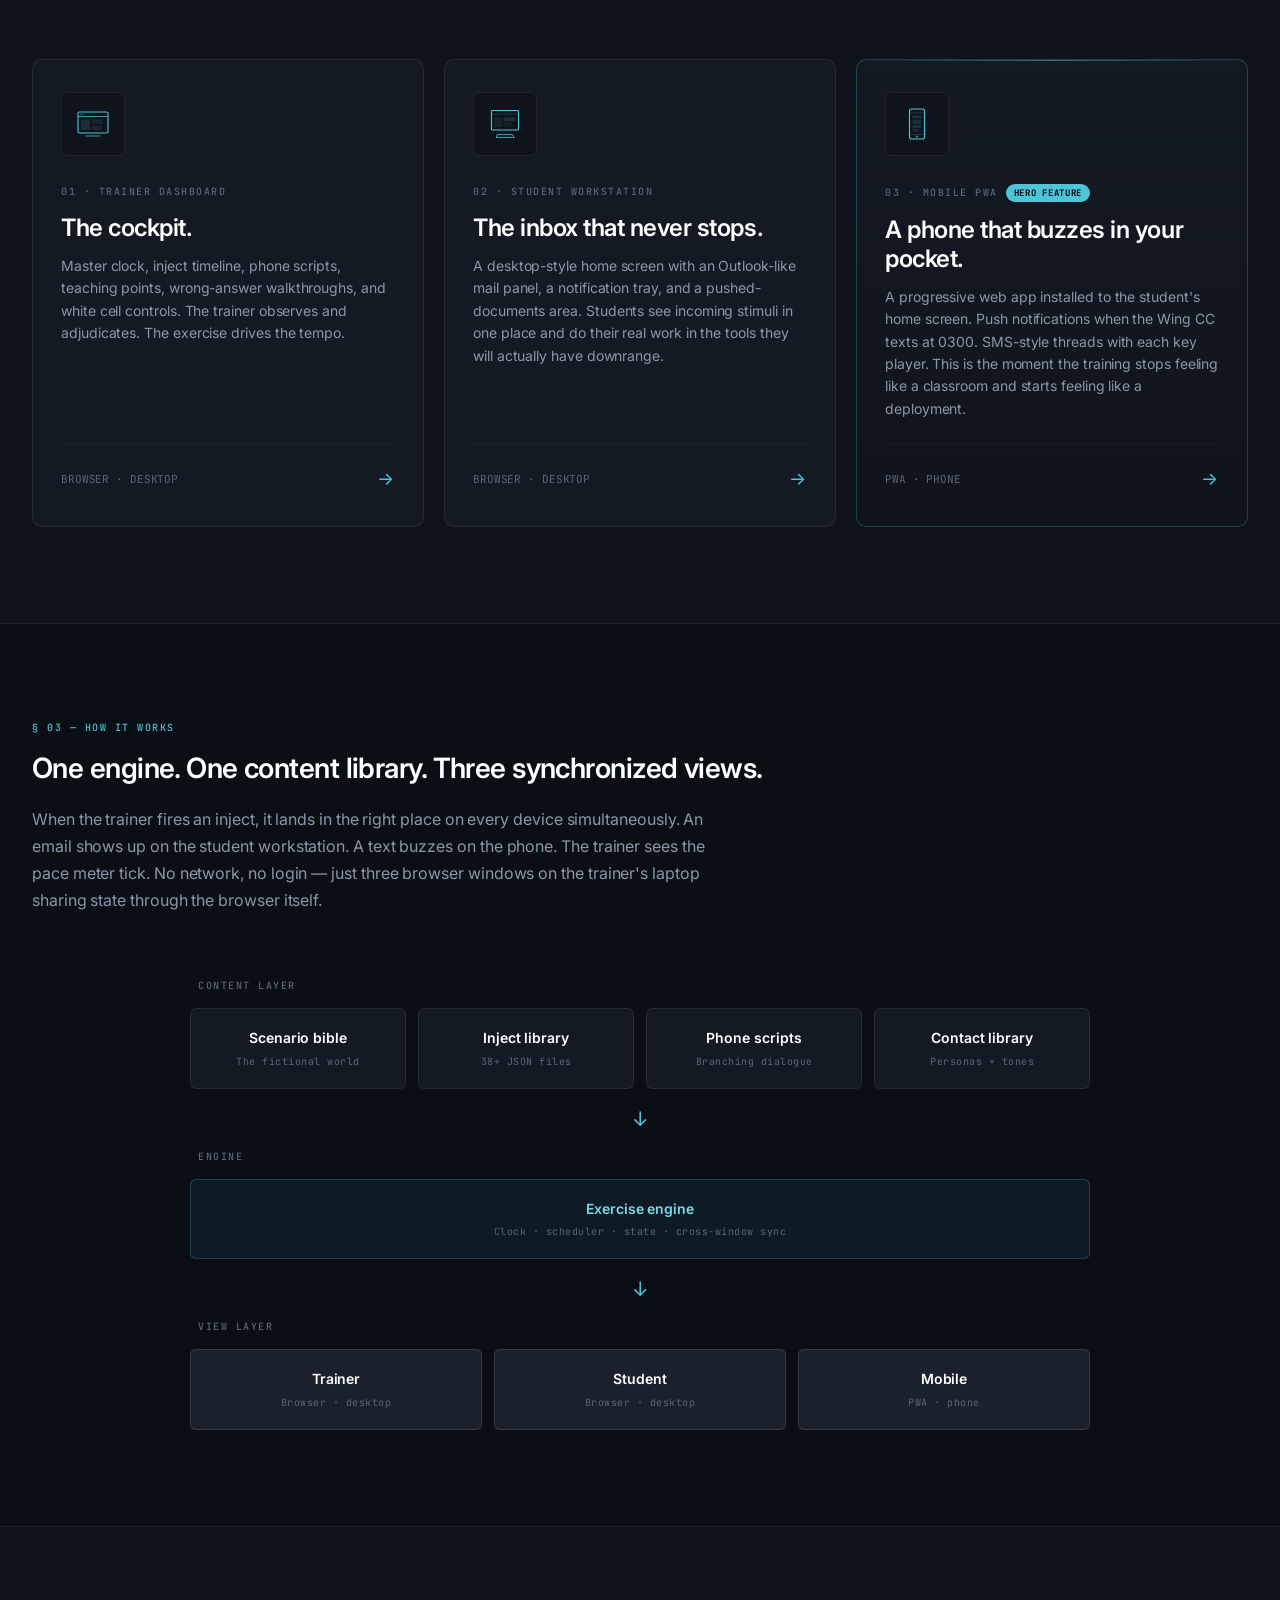
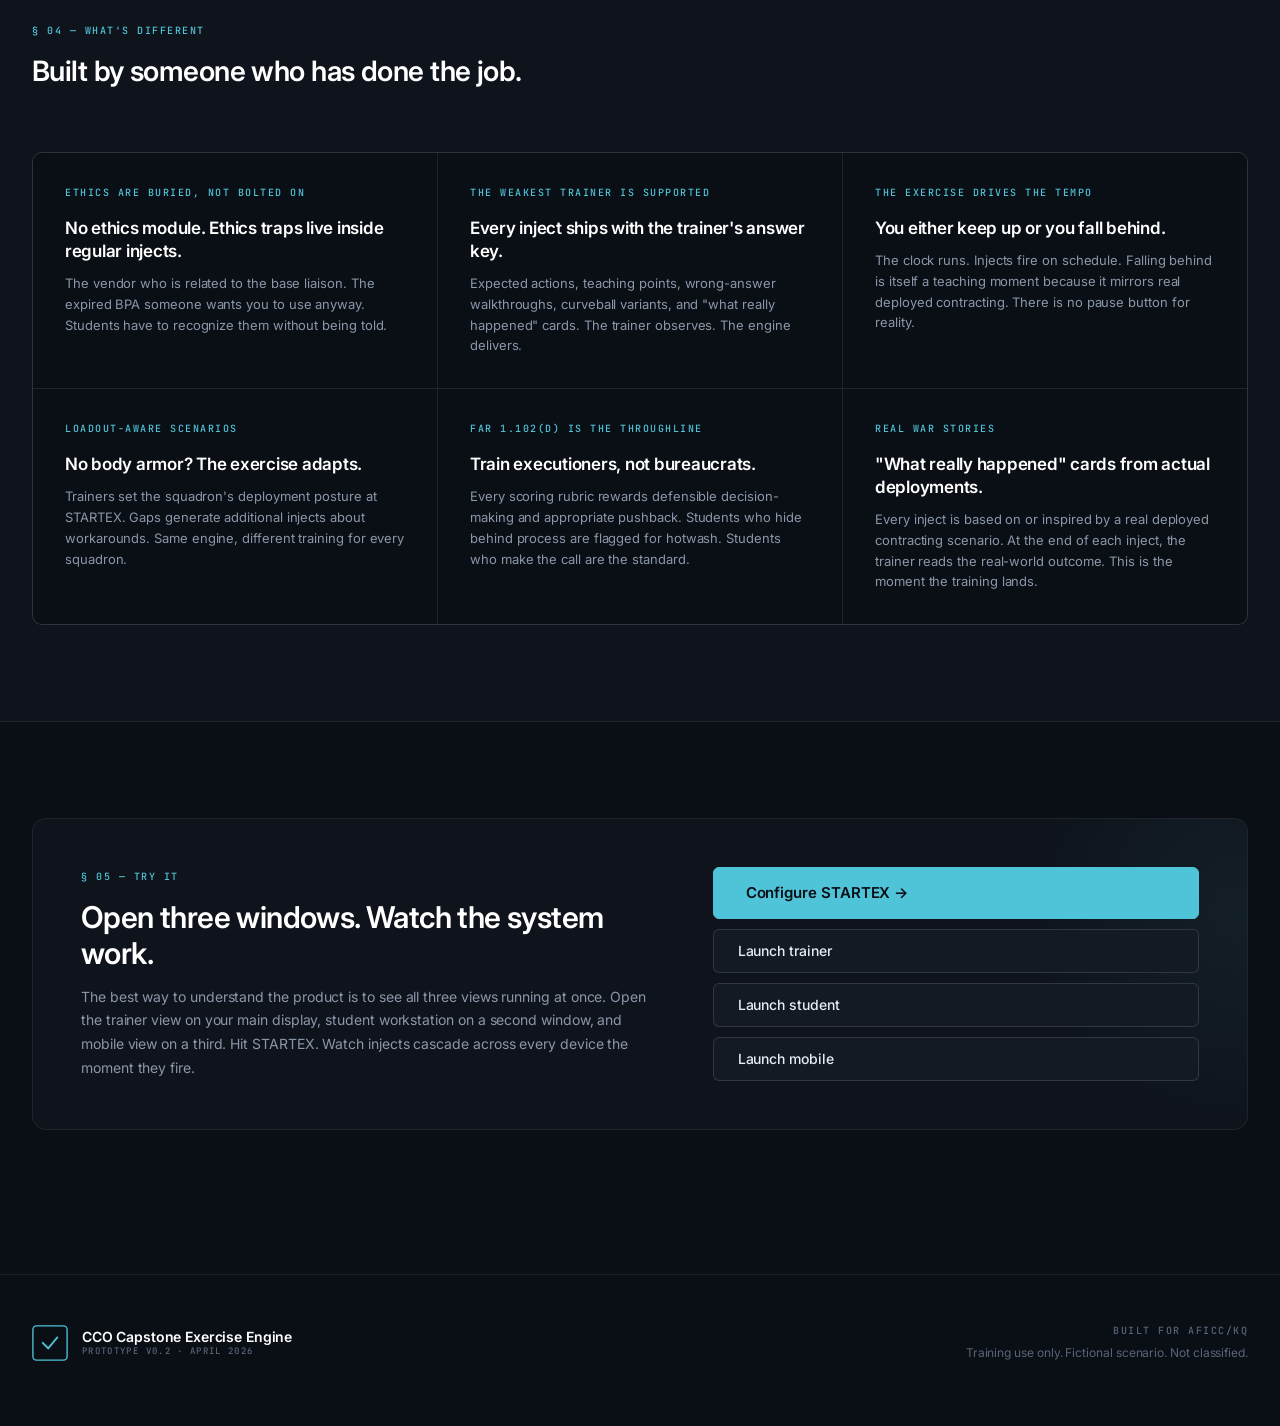
==== commit 6b9eaa85: "Add files via upload" ====
--- a/index.html
+++ b/index.html
@@ -28,7 +28,9 @@
     <a href="startex.html">STARTEX</a>
     <a href="trainer.html">Trainer</a>
     <a href="student.html">Student</a>
+    <a href="inspector.html">Inspector</a>
     <a href="mobile.html">Mobile</a>
+    <a href="builder.html">Builder</a>
   </nav>
   <div class="topbar-right">
     <div class="status-pill">
--- a/css/styles.css
+++ b/css/styles.css
@@ -992,3 +992,229 @@
   background: var(--line-faint);
   margin: 16px 0;
 }
+
+/* ==========================================================================
+   v0.2.11 Kickoff overlays — shared across trainer/student/inspector/mobile
+   Renders on top of the role dashboard while session phase = 'pre-exercise'.
+   Removed automatically on phase transition to 'cold-open'.
+   ========================================================================== */
+
+.kickoff-overlay {
+  position: fixed;
+  inset: 0;
+  z-index: 9000;
+  background: radial-gradient(ellipse at center, rgba(10,14,21,0.82) 0%, rgba(4,6,10,0.96) 70%);
+  backdrop-filter: blur(6px);
+  -webkit-backdrop-filter: blur(6px);
+  display: flex;
+  align-items: center;
+  justify-content: center;
+  padding: 24px;
+  animation: kickoff-fade-in 0.4s ease;
+}
+
+@keyframes kickoff-fade-in {
+  from { opacity: 0; }
+  to   { opacity: 1; }
+}
+
+.kickoff-card {
+  width: 100%;
+  max-width: 720px;
+  background: var(--bg-raised, rgba(20,26,36,0.95));
+  border: 1px solid var(--line-soft);
+  border-radius: var(--r-lg, 12px);
+  box-shadow: 0 24px 72px rgba(0,0,0,0.6), 0 0 0 1px rgba(79,195,215,0.08) inset;
+  padding: 36px 40px 32px;
+}
+
+.kickoff-head .micro,
+.kickoff-head .micro-accent {
+  text-transform: uppercase;
+  letter-spacing: 0.14em;
+  font-size: 10px;
+  color: var(--accent, #4FC3D7);
+  font-weight: 600;
+}
+
+.kickoff-title {
+  margin: 8px 0 12px;
+  font-size: 32px;
+  font-weight: 600;
+  color: var(--text-bright, #FFF);
+  letter-spacing: 0.01em;
+}
+.kickoff-title .session-code {
+  display: inline-block;
+  padding: 2px 14px;
+  margin-left: 8px;
+  font-size: 26px;
+  background: rgba(79,195,215,0.08);
+  color: var(--accent, #4FC3D7);
+  border: 1px solid var(--accent, #4FC3D7);
+  border-radius: 8px;
+  letter-spacing: 0.18em;
+  font-weight: 700;
+}
+.kickoff-title strong {
+  color: var(--accent, #4FC3D7);
+  font-weight: 700;
+}
+.kickoff-sub {
+  margin: 0 0 24px;
+  font-size: 14px;
+  color: var(--text-secondary, #AAB);
+  line-height: 1.6;
+}
+.kickoff-sub strong { color: var(--text-bright, #FFF); font-weight: 600; }
+
+.kickoff-roster {
+  display: flex;
+  flex-direction: column;
+  gap: 6px;
+  max-height: 260px;
+  overflow-y: auto;
+  padding: 12px;
+  background: rgba(0,0,0,0.25);
+  border: 1px solid var(--line-faint);
+  border-radius: var(--r-md, 8px);
+  margin-bottom: 24px;
+}
+
+.kickoff-row {
+  display: flex;
+  align-items: center;
+  gap: 10px;
+  padding: 8px 10px;
+  background: rgba(255,255,255,0.02);
+  border: 1px solid transparent;
+  border-radius: var(--r-sm, 4px);
+  font-size: 13px;
+  transition: all 0.2s ease;
+}
+.kickoff-row.here {
+  background: rgba(79,195,215,0.08);
+  border-color: rgba(79,195,215,0.3);
+}
+.kickoff-row.waiting {
+  opacity: 0.55;
+}
+.kickoff-dot {
+  width: 10px;
+  height: 10px;
+  border-radius: 50%;
+  flex-shrink: 0;
+}
+.kickoff-row.here .kickoff-dot {
+  box-shadow: 0 0 10px currentColor;
+  animation: kickoff-dot-pulse 1.6s ease-in-out infinite;
+}
+@keyframes kickoff-dot-pulse {
+  0%, 100% { transform: scale(1); }
+  50%      { transform: scale(1.2); }
+}
+.kickoff-name {
+  flex: 0 0 180px;
+  color: var(--text-bright);
+  font-weight: 500;
+}
+.kickoff-role {
+  flex: 1;
+  color: var(--text-tertiary);
+  font-size: 11px;
+  text-transform: uppercase;
+  letter-spacing: 0.06em;
+}
+.kickoff-status {
+  font-family: var(--font-mono);
+  font-size: 10px;
+  text-transform: uppercase;
+  color: var(--text-tertiary);
+  letter-spacing: 0.08em;
+}
+.kickoff-row.here .kickoff-status {
+  color: var(--accent);
+}
+
+.kickoff-foot {
+  display: flex;
+  justify-content: space-between;
+  align-items: center;
+  gap: 20px;
+  padding-top: 20px;
+  border-top: 1px solid var(--line-faint);
+}
+.kickoff-hint {
+  flex: 1;
+  font-size: 11px;
+  color: var(--text-tertiary);
+  line-height: 1.5;
+}
+
+/* Student variant — no roster, just waiting spinner */
+.kickoff-card-student {
+  text-align: center;
+  max-width: 520px;
+  padding: 40px 36px 36px;
+}
+.kickoff-student-spinner {
+  display: flex;
+  justify-content: center;
+  gap: 12px;
+  margin-top: 20px;
+}
+.kickoff-student-spinner .kickoff-pulse {
+  width: 12px;
+  height: 12px;
+  border-radius: 50%;
+  background: var(--accent);
+  animation: kickoff-bounce 1.4s infinite ease-in-out both;
+}
+.kickoff-student-spinner .kickoff-pulse:nth-child(1) { animation-delay: -0.32s; }
+.kickoff-student-spinner .kickoff-pulse:nth-child(2) { animation-delay: -0.16s; }
+@keyframes kickoff-bounce {
+  0%, 80%, 100% { transform: scale(0.3); opacity: 0.4; }
+  40%           { transform: scale(1.0); opacity: 1; }
+}
+
+/* Mobile variant — fills the phone-sized screen directly */
+.mobile-kickoff-overlay {
+  position: fixed;
+  inset: 0;
+  z-index: 9000;
+  background: linear-gradient(180deg, rgba(10,14,21,0.98) 0%, rgba(4,6,10,0.98) 100%);
+  display: flex;
+  align-items: center;
+  justify-content: center;
+  padding: 24px;
+}
+.mobile-kickoff-card {
+  text-align: center;
+  color: var(--text-bright);
+}
+.mobile-kickoff-title {
+  margin-top: 8px;
+  font-size: 22px;
+  font-weight: 600;
+  letter-spacing: 0.08em;
+  color: var(--accent);
+}
+.mobile-kickoff-sub {
+  margin: 10px 0 24px;
+  font-size: 13px;
+  color: var(--text-secondary);
+}
+.mobile-kickoff-pulse {
+  display: flex;
+  justify-content: center;
+  gap: 10px;
+}
+.mobile-kickoff-pulse span {
+  width: 10px;
+  height: 10px;
+  background: var(--accent);
+  border-radius: 50%;
+  animation: kickoff-bounce 1.4s infinite ease-in-out both;
+}
+.mobile-kickoff-pulse span:nth-child(1) { animation-delay: -0.32s; }
+.mobile-kickoff-pulse span:nth-child(2) { animation-delay: -0.16s; }
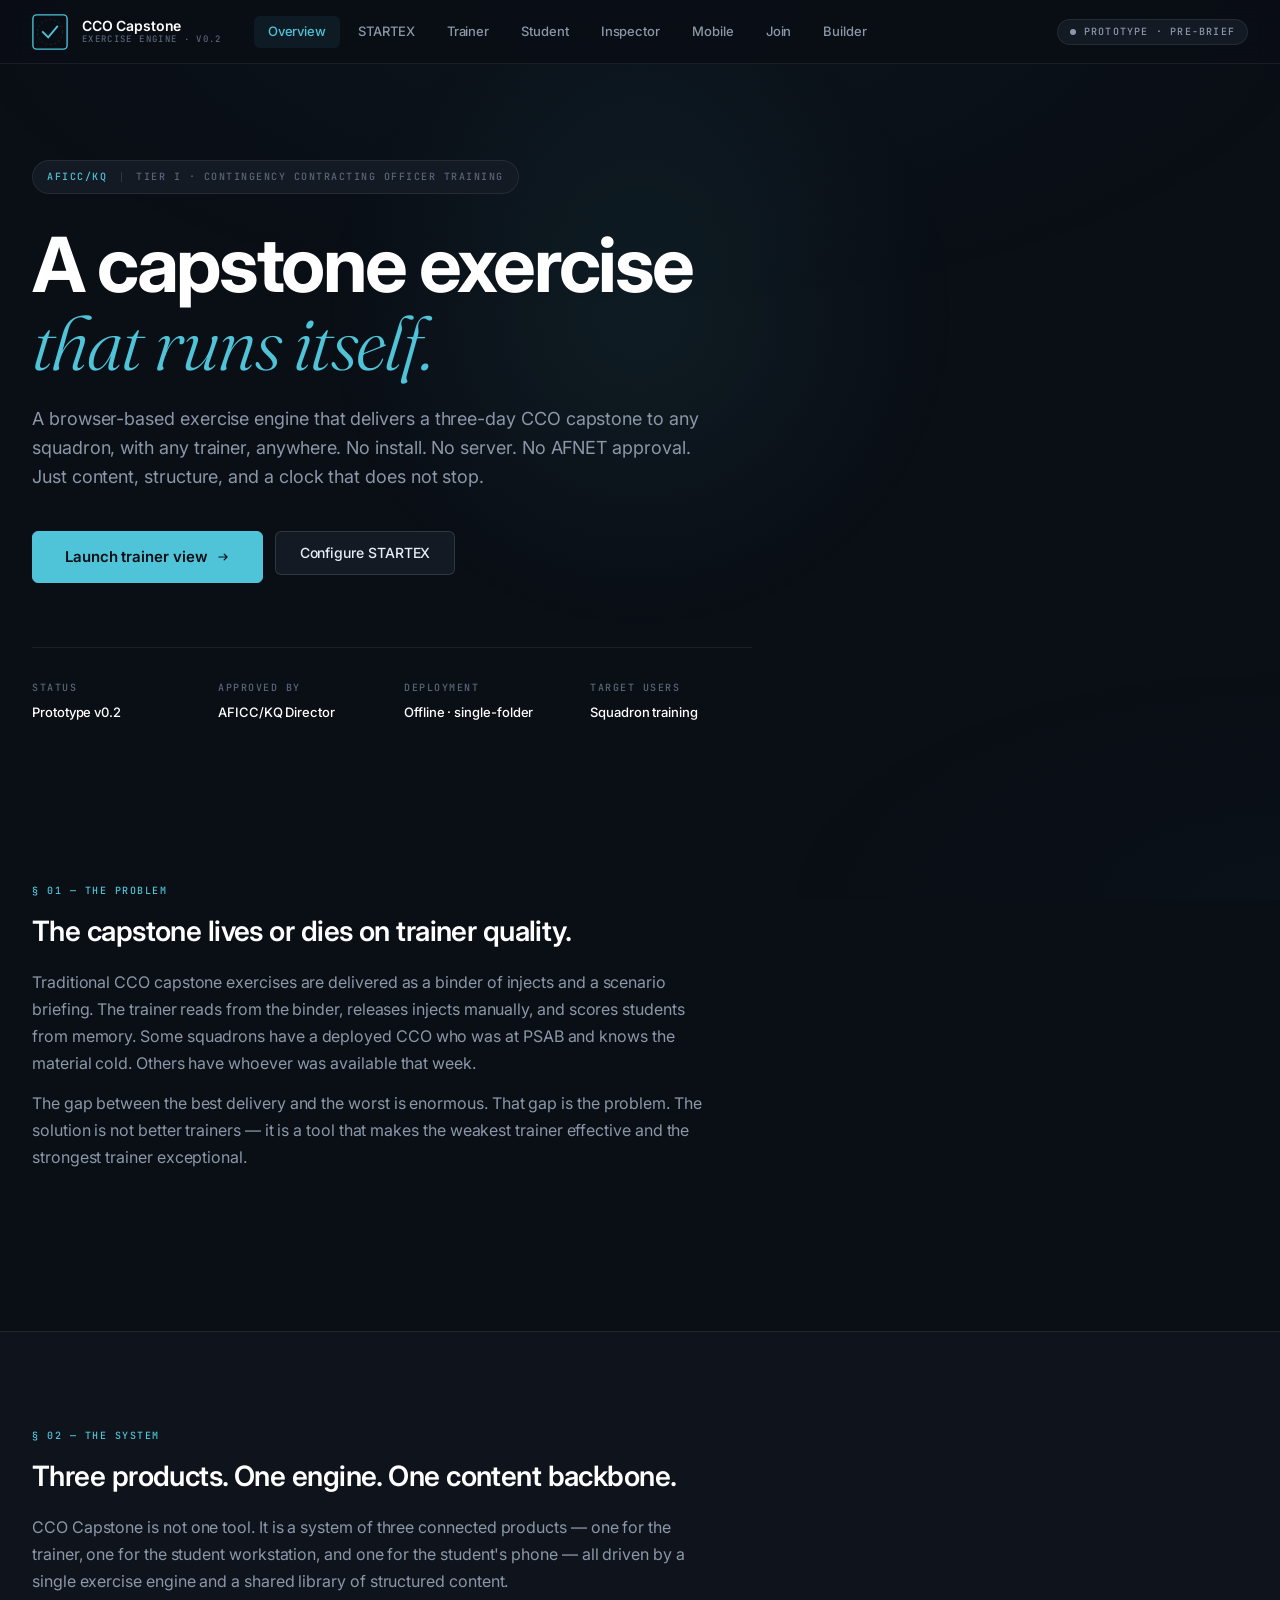
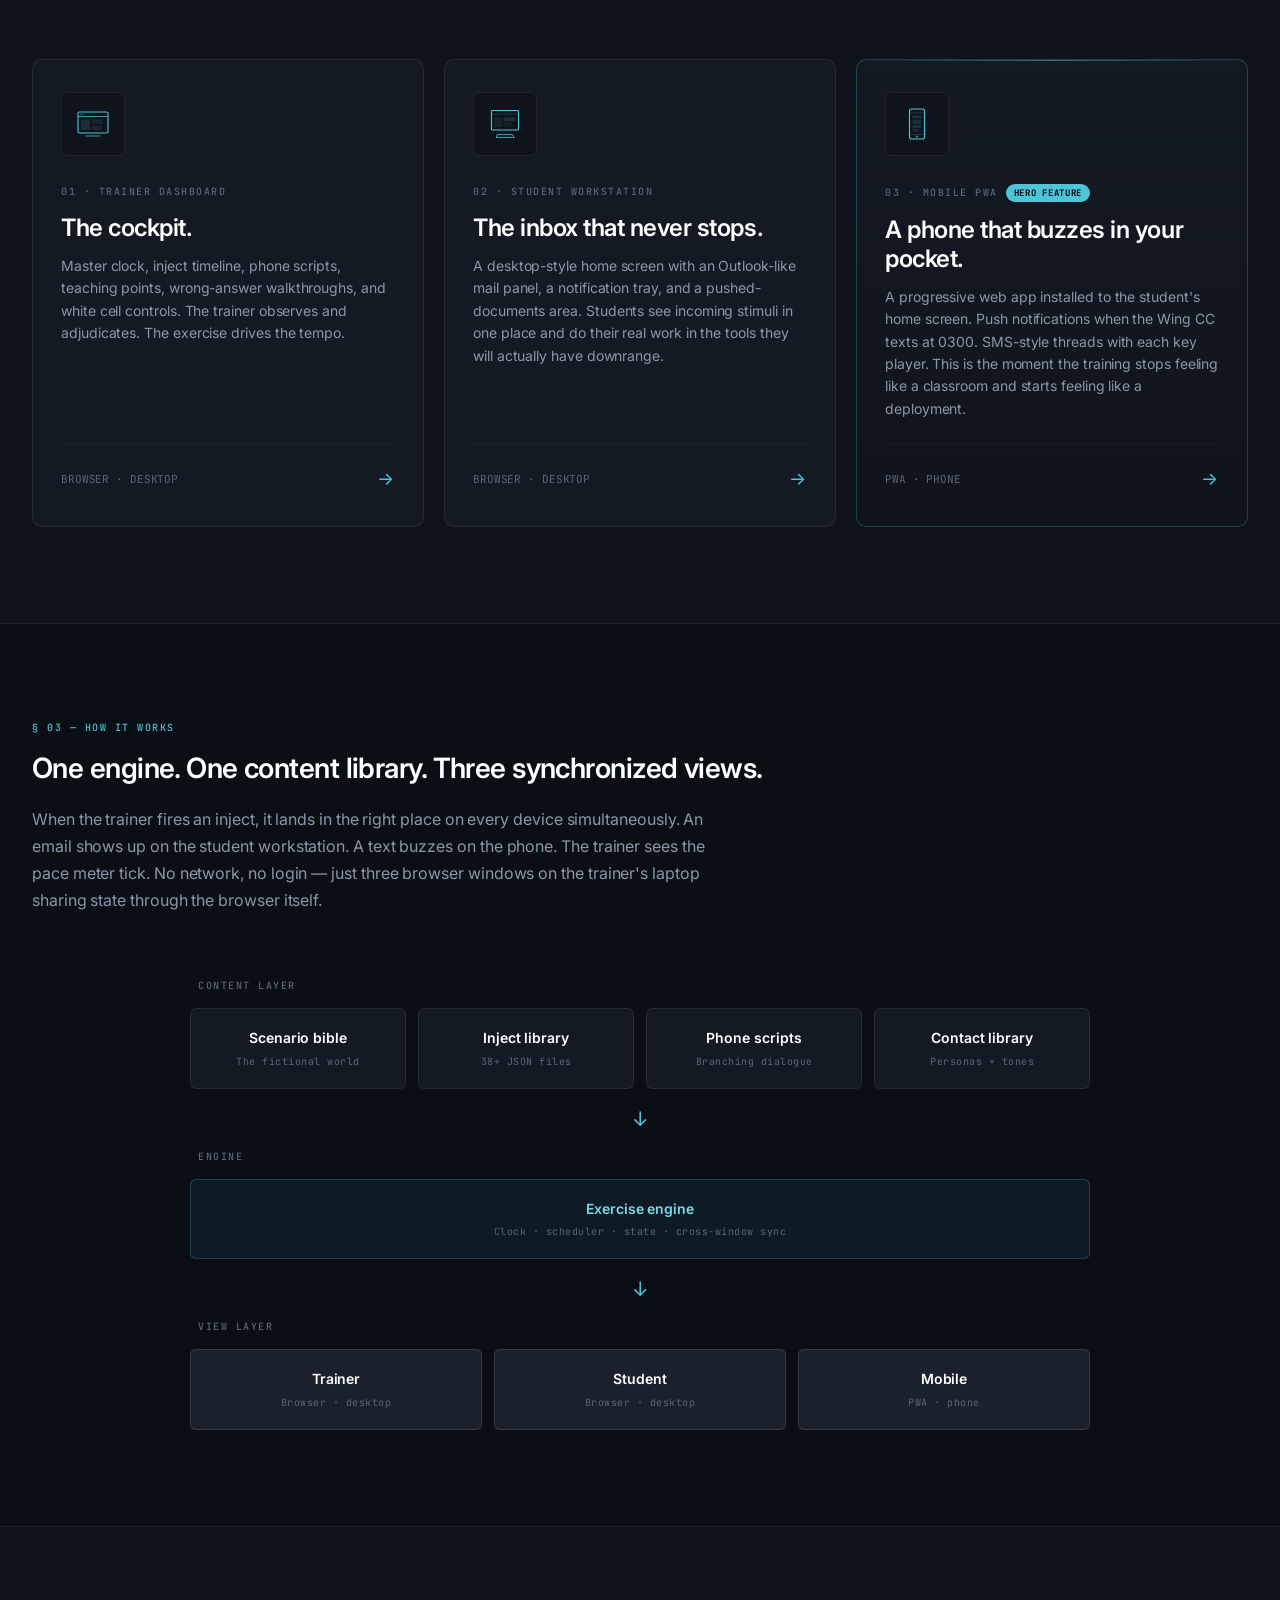
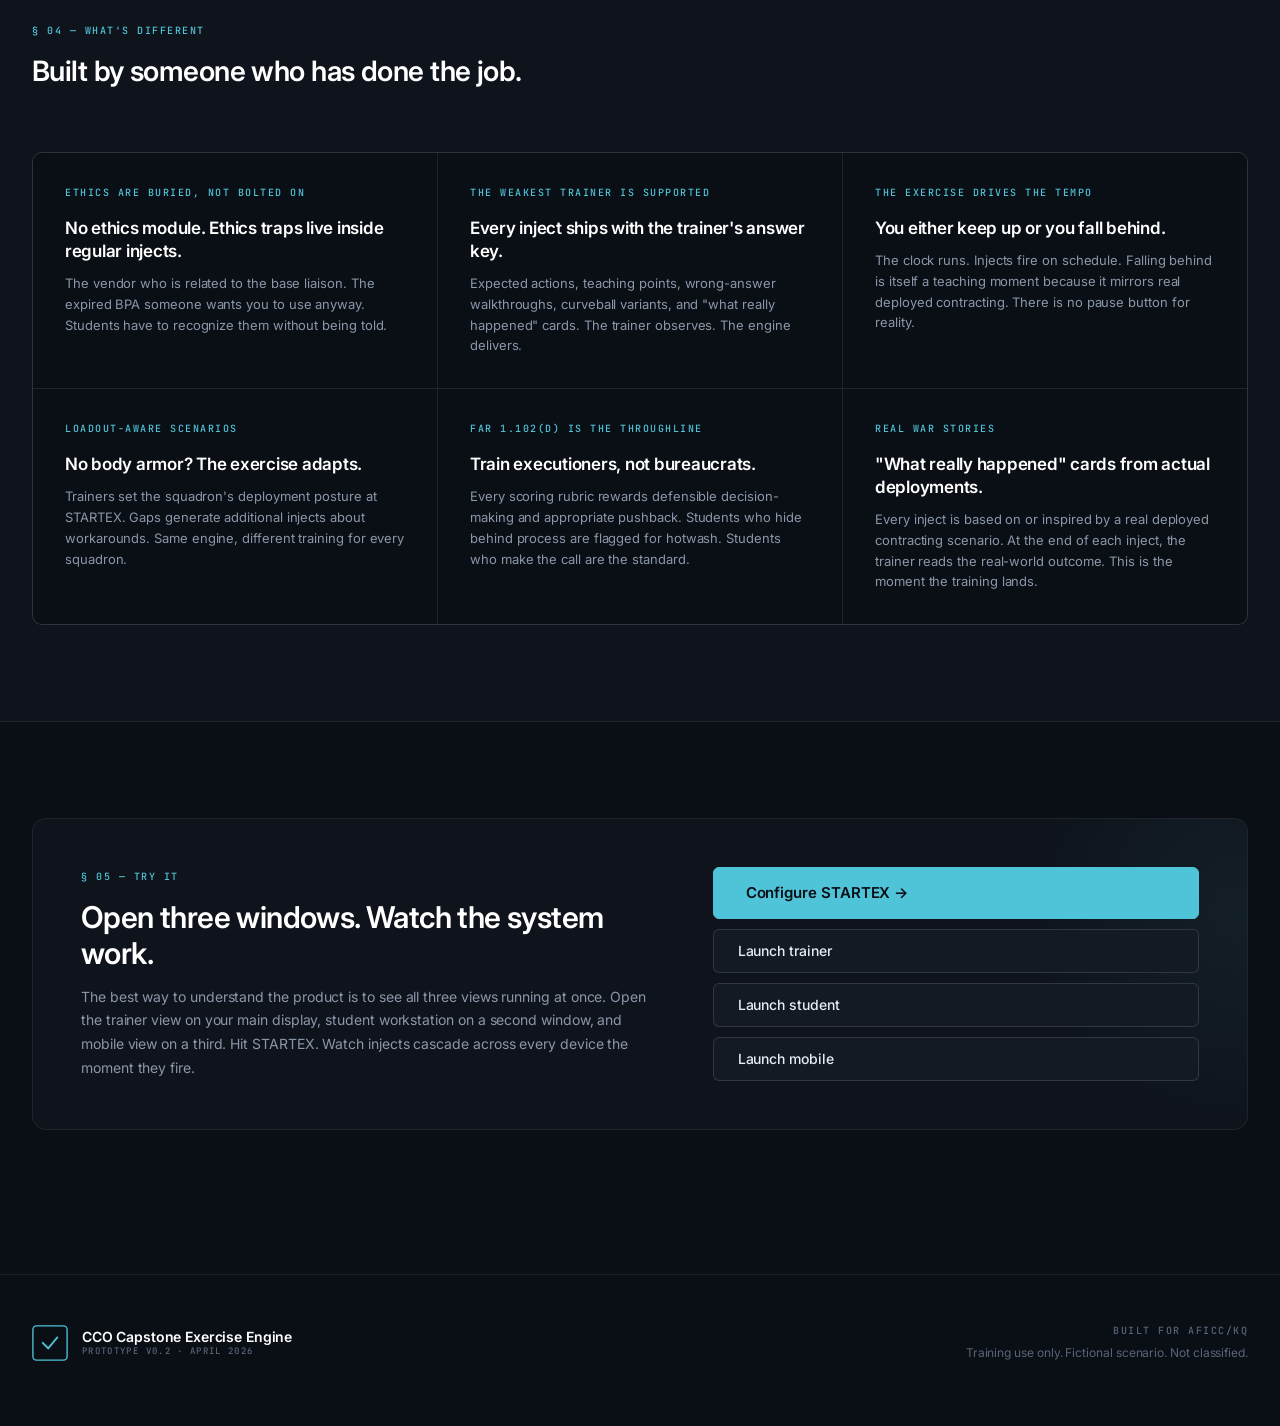
==== commit 50ee0d8b: "Add files via upload" ====
--- a/index.html
+++ b/index.html
@@ -30,6 +30,7 @@
     <a href="student.html">Student</a>
     <a href="inspector.html">Inspector</a>
     <a href="mobile.html">Mobile</a>
+    <a href="join.html">Join</a>
     <a href="builder.html">Builder</a>
   </nav>
   <div class="topbar-right">
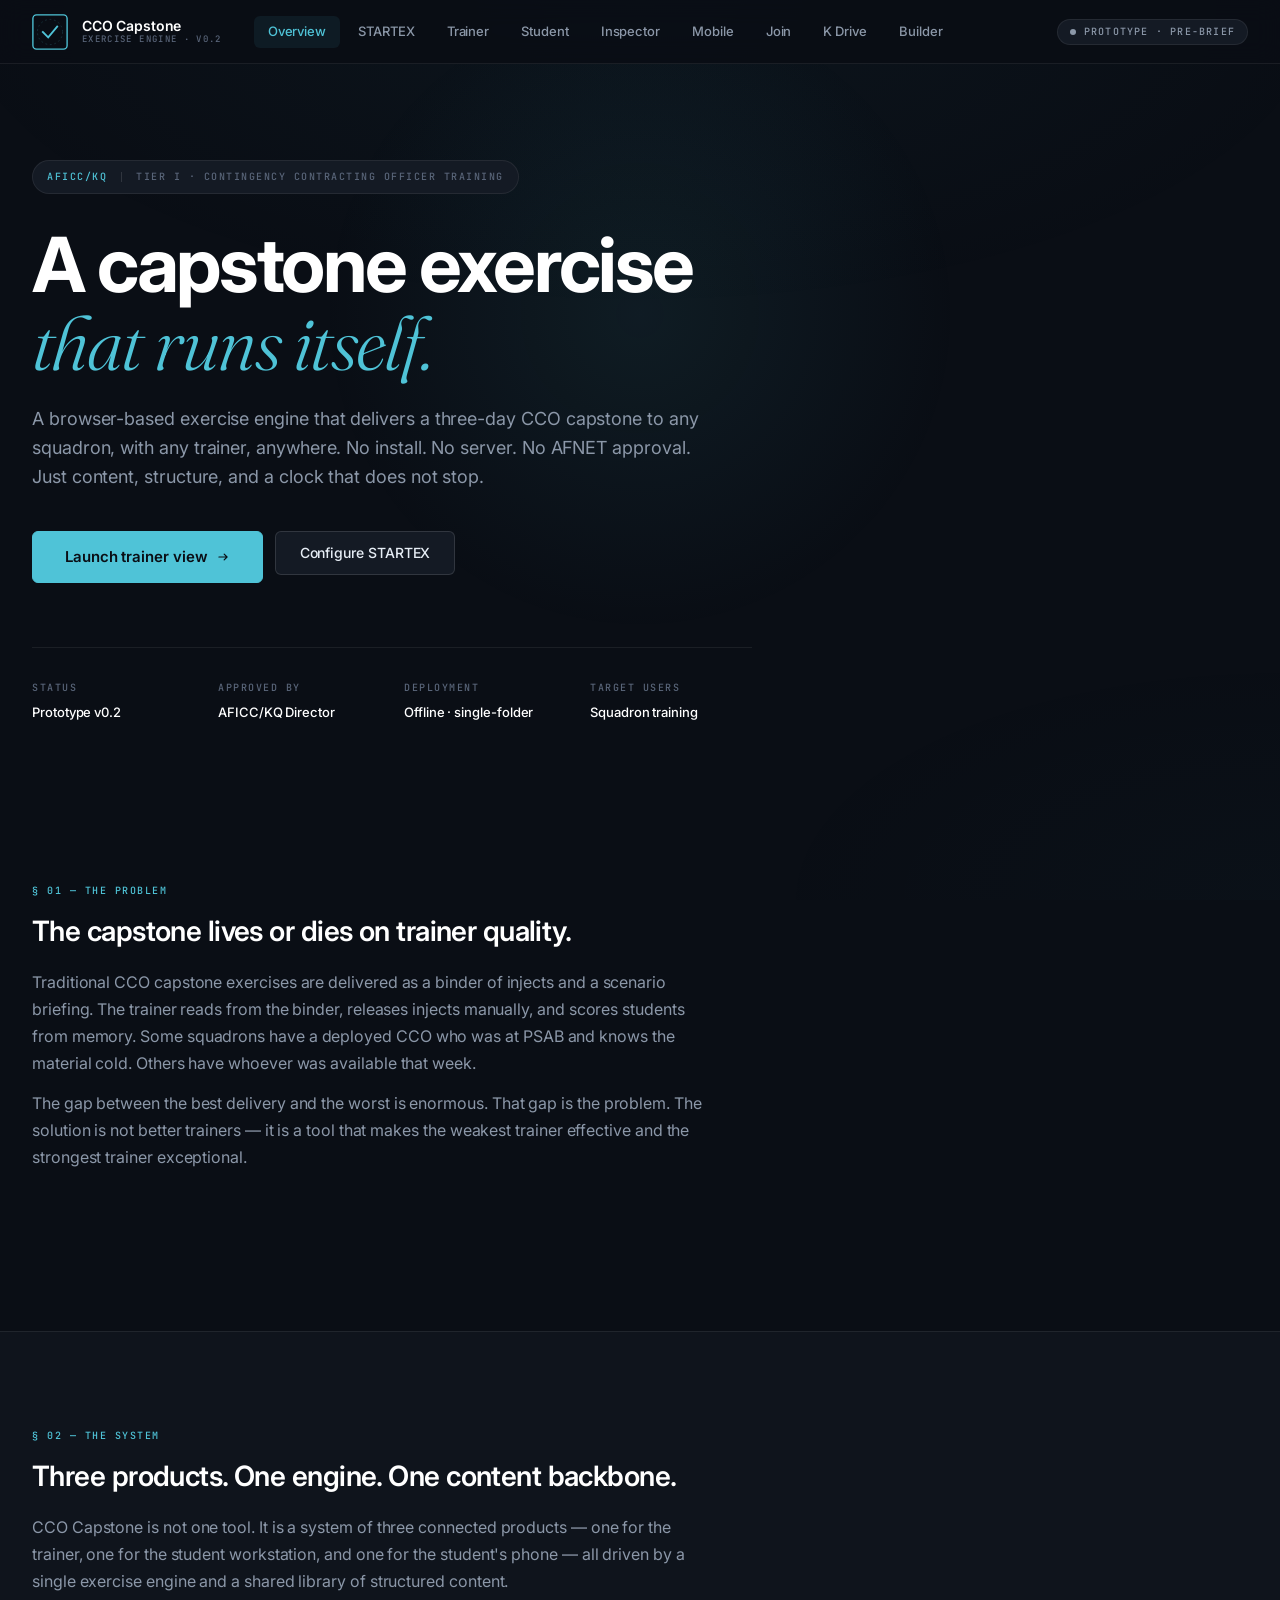
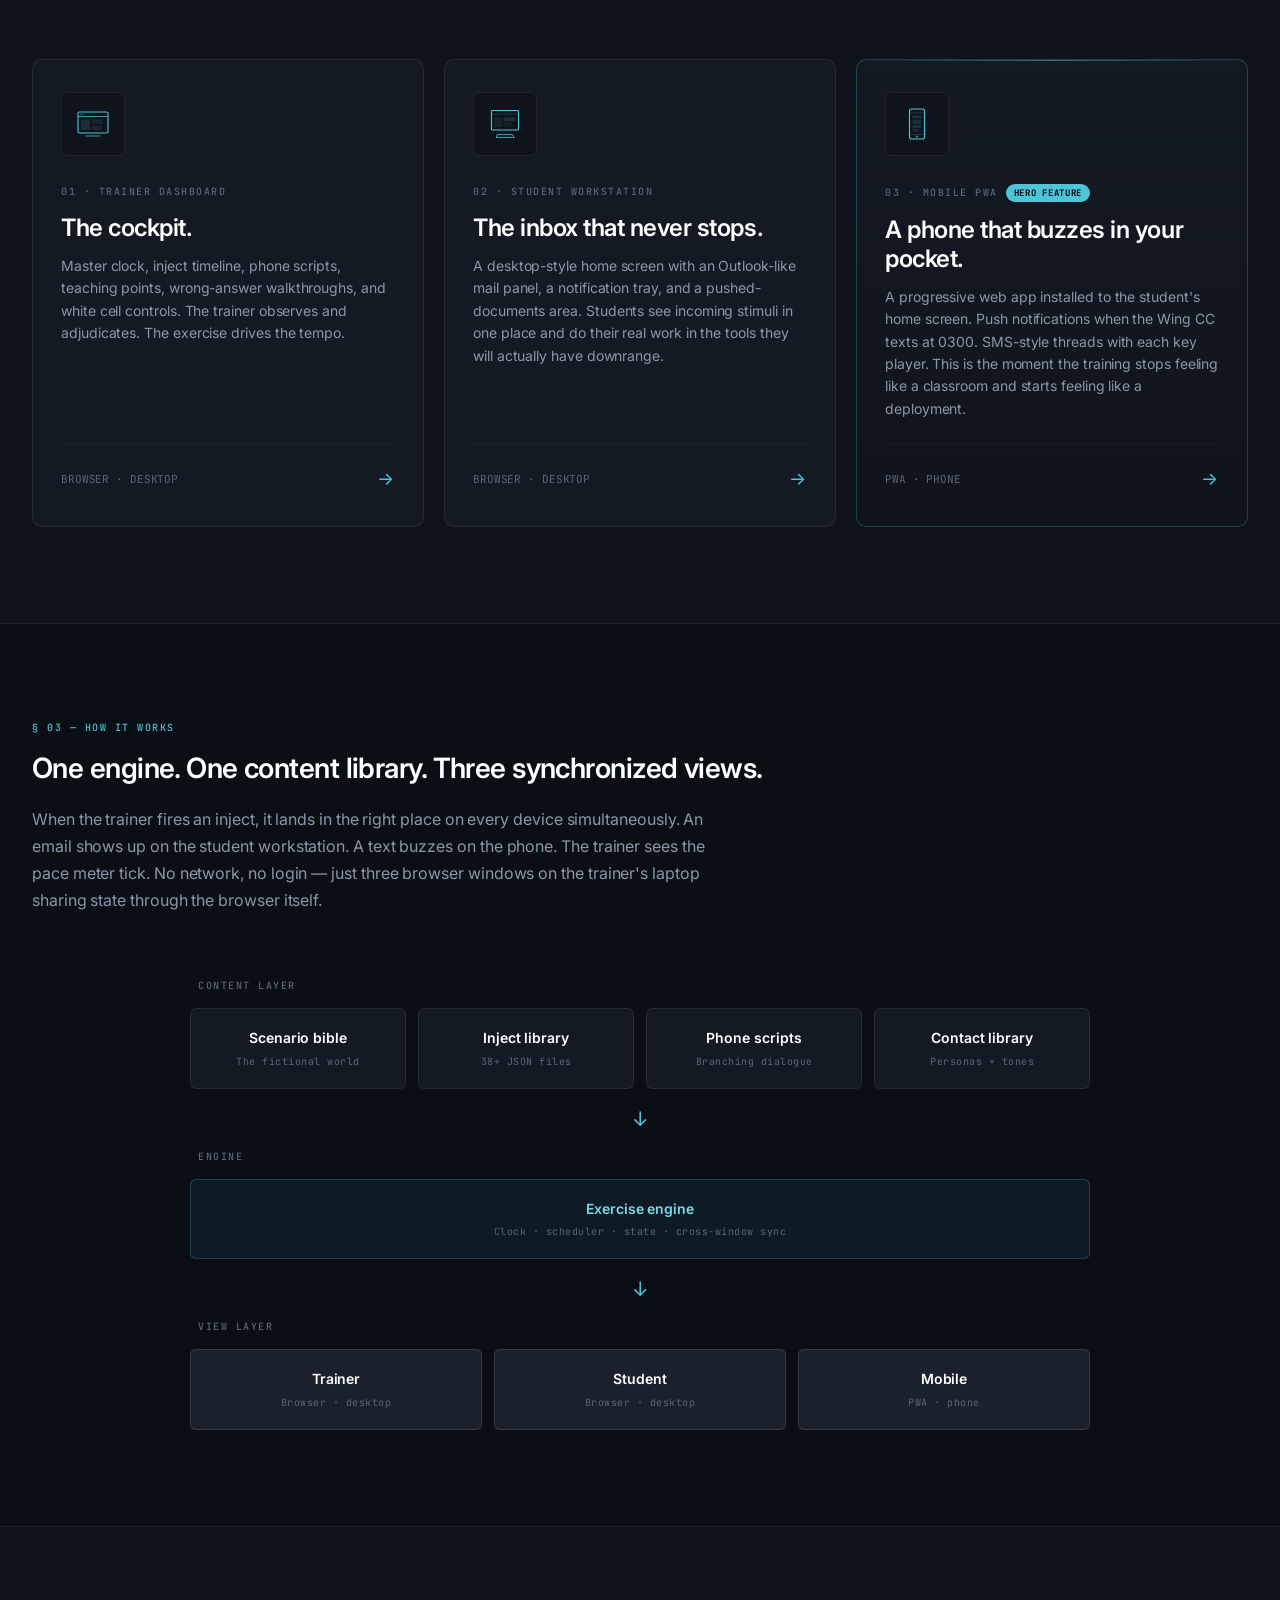
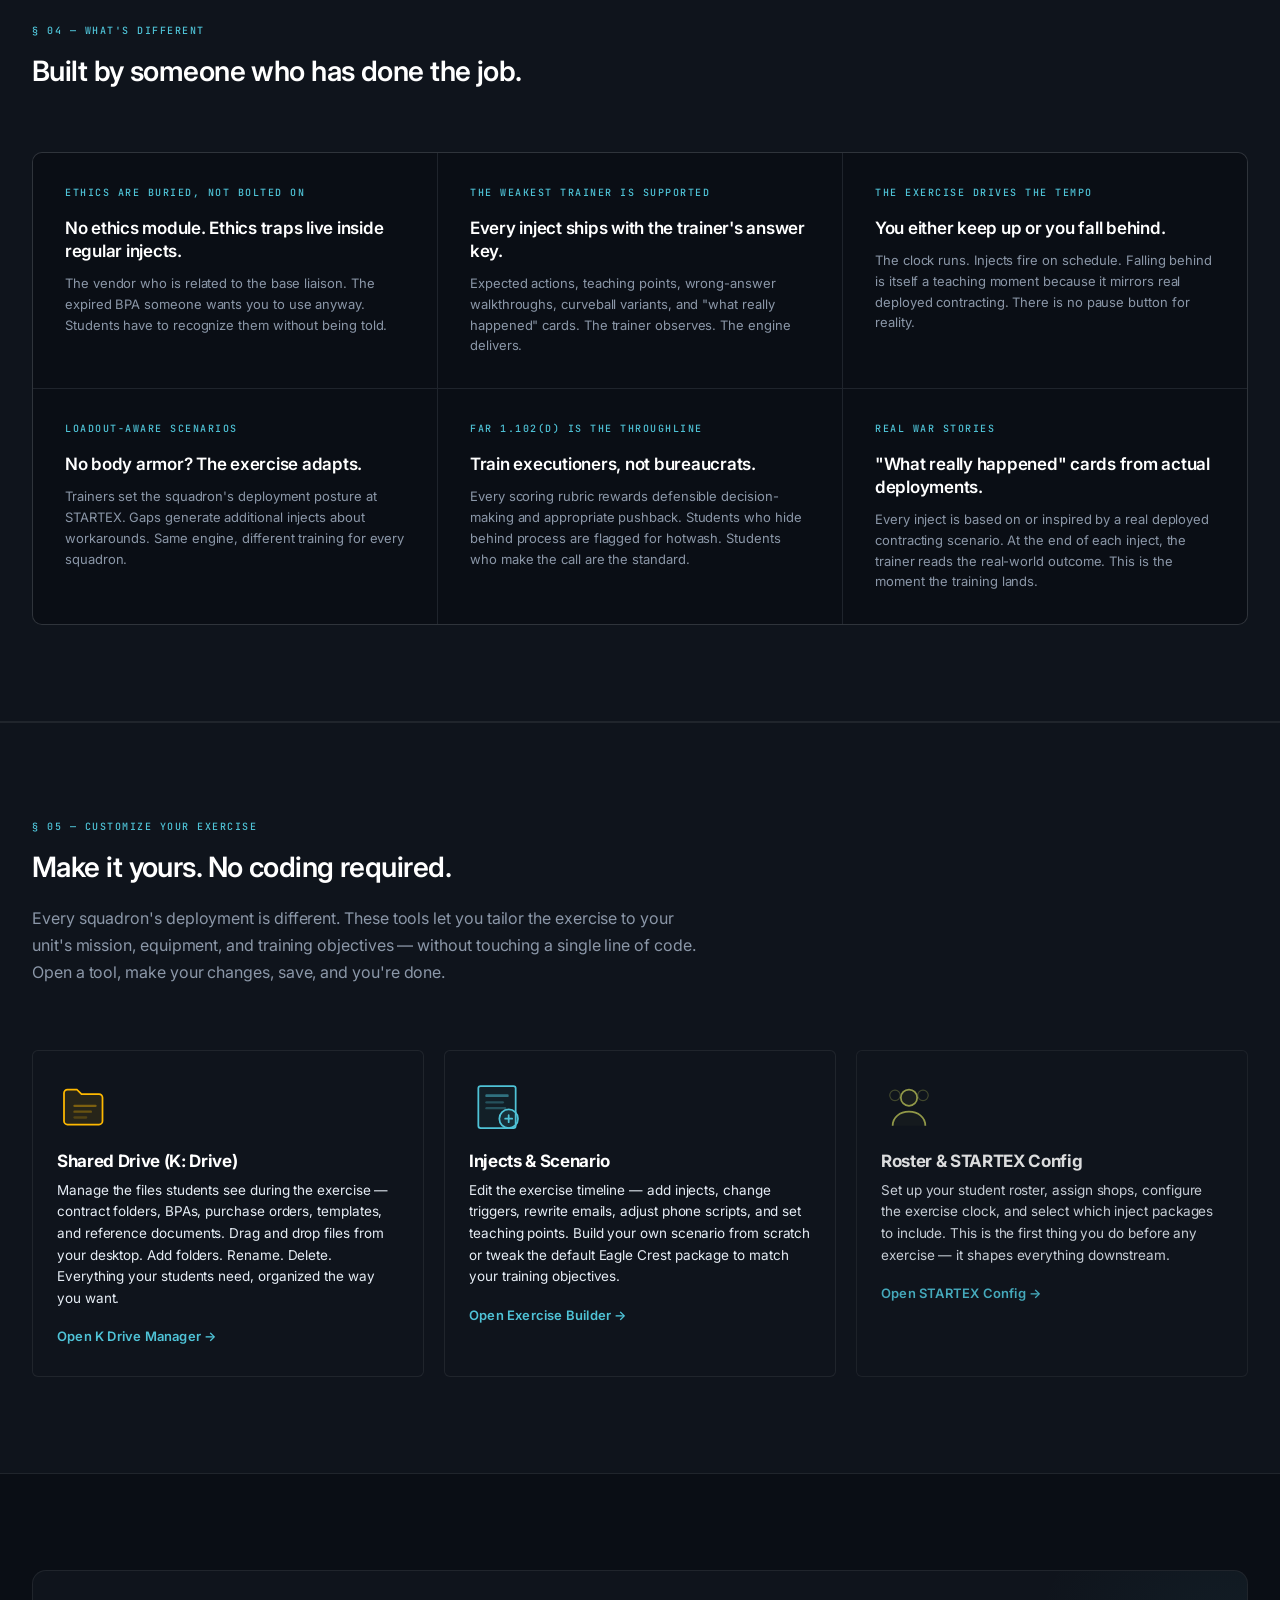
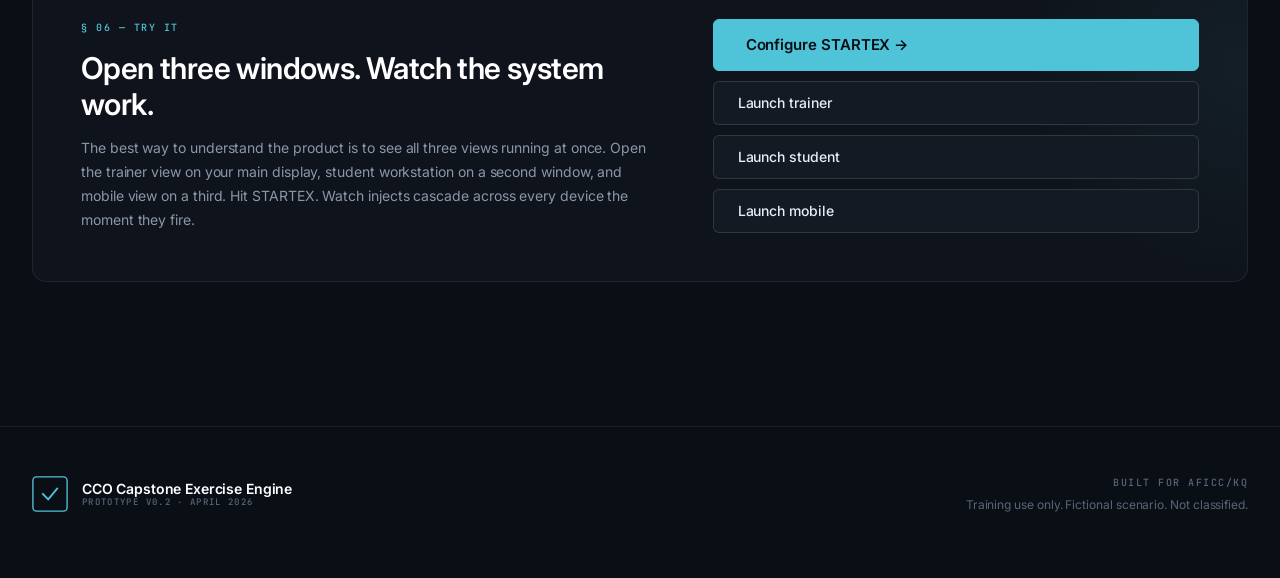
==== commit 053d4bae: "Add files via upload" ====
--- a/index.html
+++ b/index.html
@@ -31,6 +31,7 @@
     <a href="inspector.html">Inspector</a>
     <a href="mobile.html">Mobile</a>
     <a href="join.html">Join</a>
+    <a href="kdrive-manager.html">K Drive</a>
     <a href="builder.html">Builder</a>
   </nav>
   <div class="topbar-right">
@@ -335,13 +336,105 @@
 </section>
 
 <!-- ============================================================
+     CUSTOMIZE YOUR EXERCISE
+     ============================================================ -->
+<section class="section section-dark">
+  <div class="container">
+    <div class="section-head">
+      <div class="micro micro-accent">§ 05 — Customize your exercise</div>
+      <h2>Make it yours. No coding required.</h2>
+      <p class="section-lede">
+        Every squadron's deployment is different. These tools let you tailor the exercise
+        to your unit's mission, equipment, and training objectives — without touching a
+        single line of code. Open a tool, make your changes, save, and you're done.
+      </p>
+    </div>
+
+    <div class="customize-grid">
+
+      <!-- K Drive Manager -->
+      <a href="kdrive-manager.html" class="customize-card">
+        <div class="customize-card-icon">
+          <svg viewBox="0 0 48 48" fill="none">
+            <path d="M6 12a3 3 0 013-3h8l4 4h15a3 3 0 013 3v20a3 3 0 01-3 3H9a3 3 0 01-3-3V12z" stroke="#FFB900" stroke-width="1.5" fill="rgba(255,185,0,0.1)"/>
+            <rect x="14" y="22" width="20" height="2" rx="1" fill="#FFB900" opacity="0.4"/>
+            <rect x="14" y="27" width="16" height="2" rx="1" fill="#FFB900" opacity="0.3"/>
+            <rect x="14" y="32" width="12" height="2" rx="1" fill="#FFB900" opacity="0.2"/>
+          </svg>
+        </div>
+        <div class="customize-card-body">
+          <h3>Shared Drive (K: Drive)</h3>
+          <p>
+            Manage the files students see during the exercise — contract folders, BPAs, purchase
+            orders, templates, and reference documents. Drag and drop files from your desktop.
+            Add folders. Rename. Delete. Everything your students need, organized the way you want.
+          </p>
+          <div class="customize-card-actions">
+            <span class="customize-card-link">Open K Drive Manager →</span>
+          </div>
+        </div>
+      </a>
+
+      <!-- Inject / Scenario Editor -->
+      <a href="builder.html" class="customize-card">
+        <div class="customize-card-icon">
+          <svg viewBox="0 0 48 48" fill="none">
+            <rect x="8" y="6" width="32" height="36" rx="2" stroke="#4FC3D7" stroke-width="1.5" fill="rgba(79,195,215,0.06)"/>
+            <rect x="14" y="13" width="20" height="2.5" rx="1" fill="#4FC3D7" opacity="0.5"/>
+            <rect x="14" y="19" width="16" height="2" rx="1" fill="#4FC3D7" opacity="0.3"/>
+            <rect x="14" y="24" width="18" height="2" rx="1" fill="#4FC3D7" opacity="0.3"/>
+            <circle cx="34" cy="34" r="8" stroke="#4FC3D7" stroke-width="1.5" fill="rgba(79,195,215,0.1)"/>
+            <path d="M31 34h6m-3-3v6" stroke="#4FC3D7" stroke-width="1.5" stroke-linecap="round"/>
+          </svg>
+        </div>
+        <div class="customize-card-body">
+          <h3>Injects &amp; Scenario</h3>
+          <p>
+            Edit the exercise timeline — add injects, change triggers, rewrite emails, adjust
+            phone scripts, and set teaching points. Build your own scenario from scratch or
+            tweak the default Eagle Crest package to match your training objectives.
+          </p>
+          <div class="customize-card-actions">
+            <span class="customize-card-link">Open Exercise Builder →</span>
+          </div>
+        </div>
+      </a>
+
+      <!-- Roster / Roles (placeholder) -->
+      <a href="startex.html" class="customize-card customize-card-muted">
+        <div class="customize-card-icon">
+          <svg viewBox="0 0 48 48" fill="none">
+            <circle cx="24" cy="16" r="7" stroke="#A8B050" stroke-width="1.5" fill="rgba(168,176,80,0.08)"/>
+            <path d="M10 40c0-7 6-12 14-12s14 5 14 12" stroke="#A8B050" stroke-width="1.5" fill="rgba(168,176,80,0.05)"/>
+            <circle cx="36" cy="14" r="4.5" stroke="#A8B050" stroke-width="1" opacity="0.4"/>
+            <circle cx="12" cy="14" r="4.5" stroke="#A8B050" stroke-width="1" opacity="0.4"/>
+          </svg>
+        </div>
+        <div class="customize-card-body">
+          <h3>Roster &amp; STARTEX Config</h3>
+          <p>
+            Set up your student roster, assign shops, configure the exercise clock,
+            and select which inject packages to include. This is the first thing you
+            do before any exercise — it shapes everything downstream.
+          </p>
+          <div class="customize-card-actions">
+            <span class="customize-card-link">Open STARTEX Config →</span>
+          </div>
+        </div>
+      </a>
+
+    </div>
+  </div>
+</section>
+
+<!-- ============================================================
      DEMO CTA
      ============================================================ -->
 <section class="section">
   <div class="container">
     <div class="demo-cta">
       <div class="demo-cta-content">
-        <div class="micro micro-accent">§ 05 — Try it</div>
+        <div class="micro micro-accent">§ 06 — Try it</div>
         <h2>Open three windows. Watch the system work.</h2>
         <p>
           The best way to understand the product is to see all three views running at once.
--- a/css/overview.css
+++ b/css/overview.css
@@ -451,3 +451,104 @@
 }
 
 .footer-meta { text-align: right; }
+
+/* ==========================================================================
+   § 05 — CUSTOMIZE YOUR EXERCISE
+   ========================================================================== */
+
+.customize-grid {
+  display: grid;
+  grid-template-columns: repeat(3, 1fr);
+  gap: 20px;
+  margin-top: 40px;
+}
+
+@media (max-width: 1000px) {
+  .customize-grid { grid-template-columns: 1fr 1fr; }
+}
+@media (max-width: 700px) {
+  .customize-grid { grid-template-columns: 1fr; }
+}
+
+.customize-card {
+  display: flex;
+  flex-direction: column;
+  background: var(--bg-surface);
+  border: 1px solid var(--line-soft);
+  border-radius: var(--r-md);
+  padding: 28px 24px;
+  text-decoration: none;
+  color: inherit;
+  transition: border-color 0.2s, box-shadow 0.2s, transform 0.15s;
+  position: relative;
+  overflow: hidden;
+}
+
+.customize-card::before {
+  content: '';
+  position: absolute;
+  top: 0;
+  left: 0;
+  right: 0;
+  height: 3px;
+  background: linear-gradient(90deg, transparent, rgba(79,195,215,0.4), transparent);
+  opacity: 0;
+  transition: opacity 0.2s;
+}
+
+.customize-card:hover {
+  border-color: rgba(79,195,215,0.3);
+  box-shadow: 0 4px 20px rgba(0,0,0,0.15);
+  transform: translateY(-2px);
+}
+
+.customize-card:hover::before { opacity: 1; }
+
+.customize-card-muted {
+  opacity: 0.85;
+}
+.customize-card-muted::before {
+  background: linear-gradient(90deg, transparent, rgba(168,176,80,0.4), transparent);
+}
+
+.customize-card-icon {
+  width: 56px;
+  height: 56px;
+  margin-bottom: 16px;
+}
+
+.customize-card-icon svg {
+  width: 100%;
+  height: 100%;
+}
+
+.customize-card-body h3 {
+  font-size: 17px;
+  font-weight: 700;
+  margin-bottom: 8px;
+  color: var(--text-bright);
+}
+
+.customize-card-body p {
+  font-size: 13.5px;
+  line-height: 1.6;
+  color: var(--text-mid);
+  margin-bottom: 16px;
+  flex: 1;
+}
+
+.customize-card-actions {
+  margin-top: auto;
+}
+
+.customize-card-link {
+  font-size: 13px;
+  font-weight: 600;
+  color: #4FC3D7;
+  letter-spacing: 0.2px;
+  transition: color 0.15s;
+}
+
+.customize-card:hover .customize-card-link {
+  color: #6DD4E4;
+}
